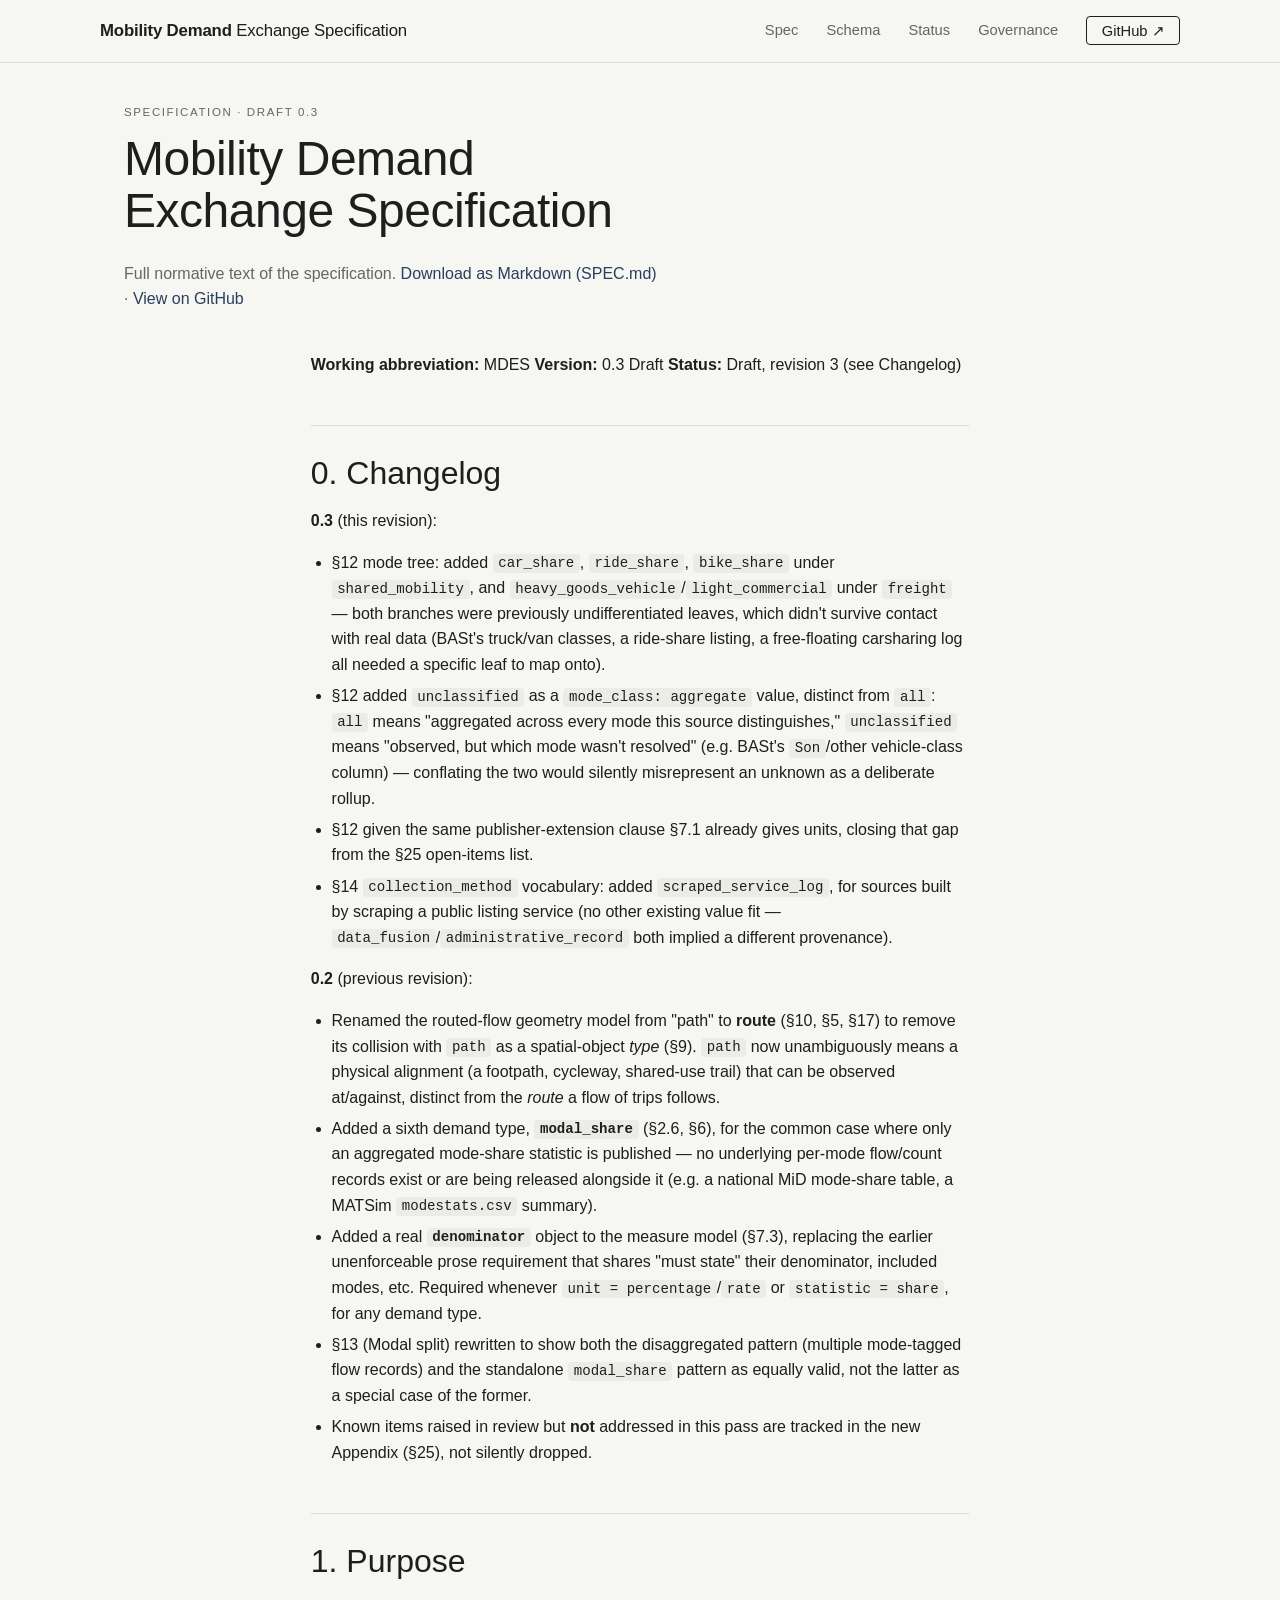
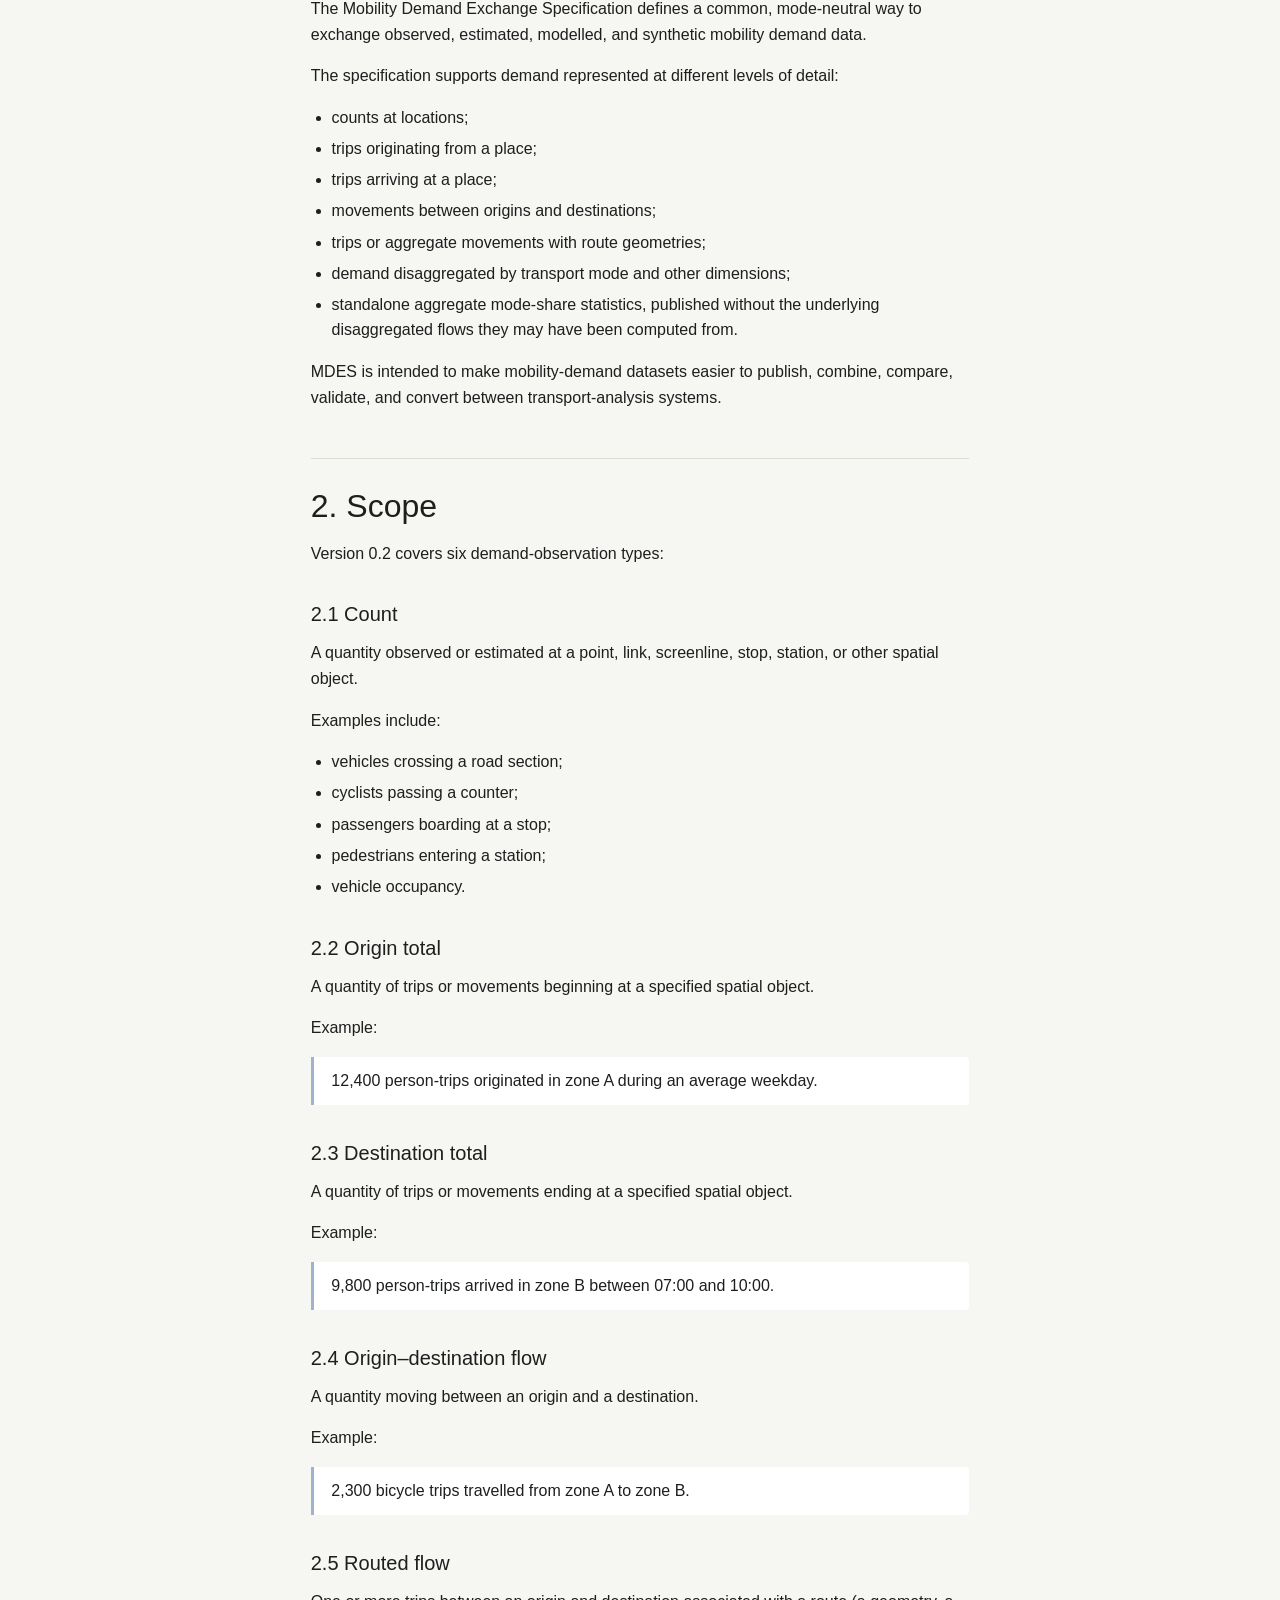
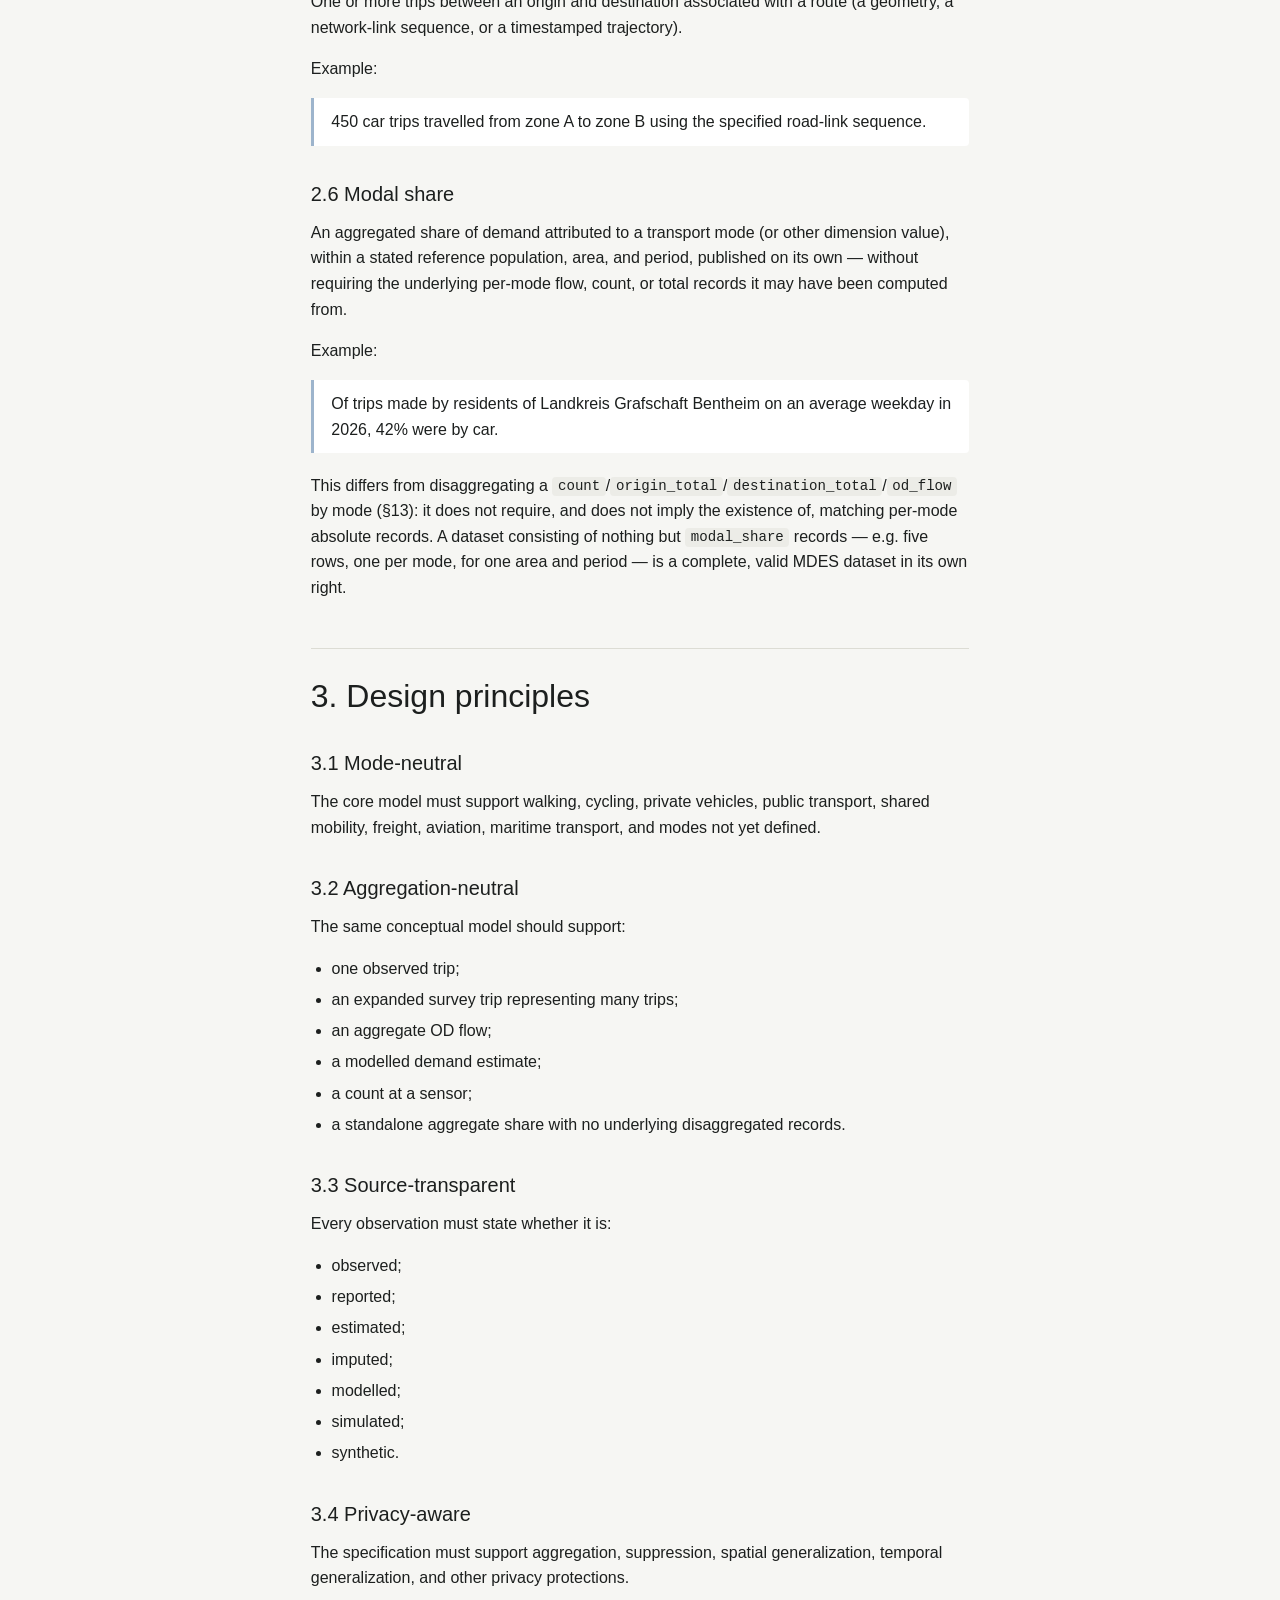
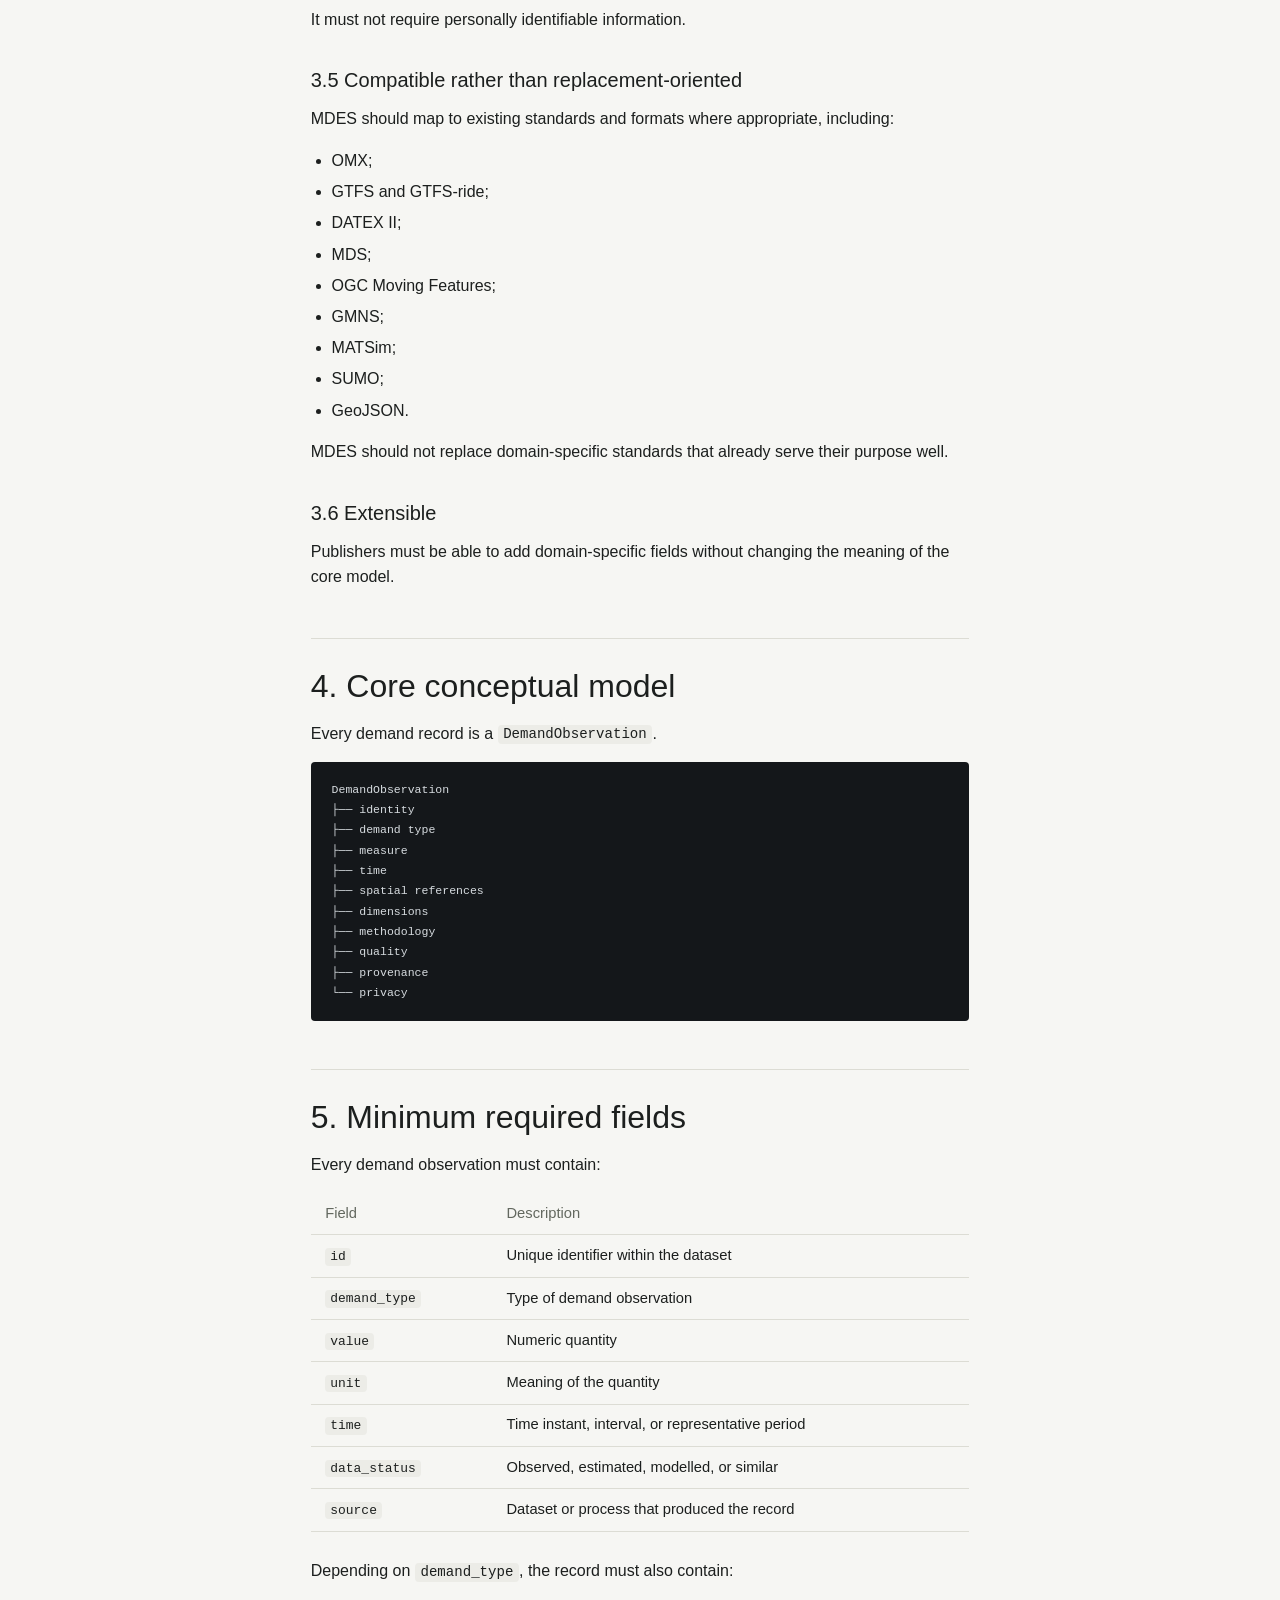
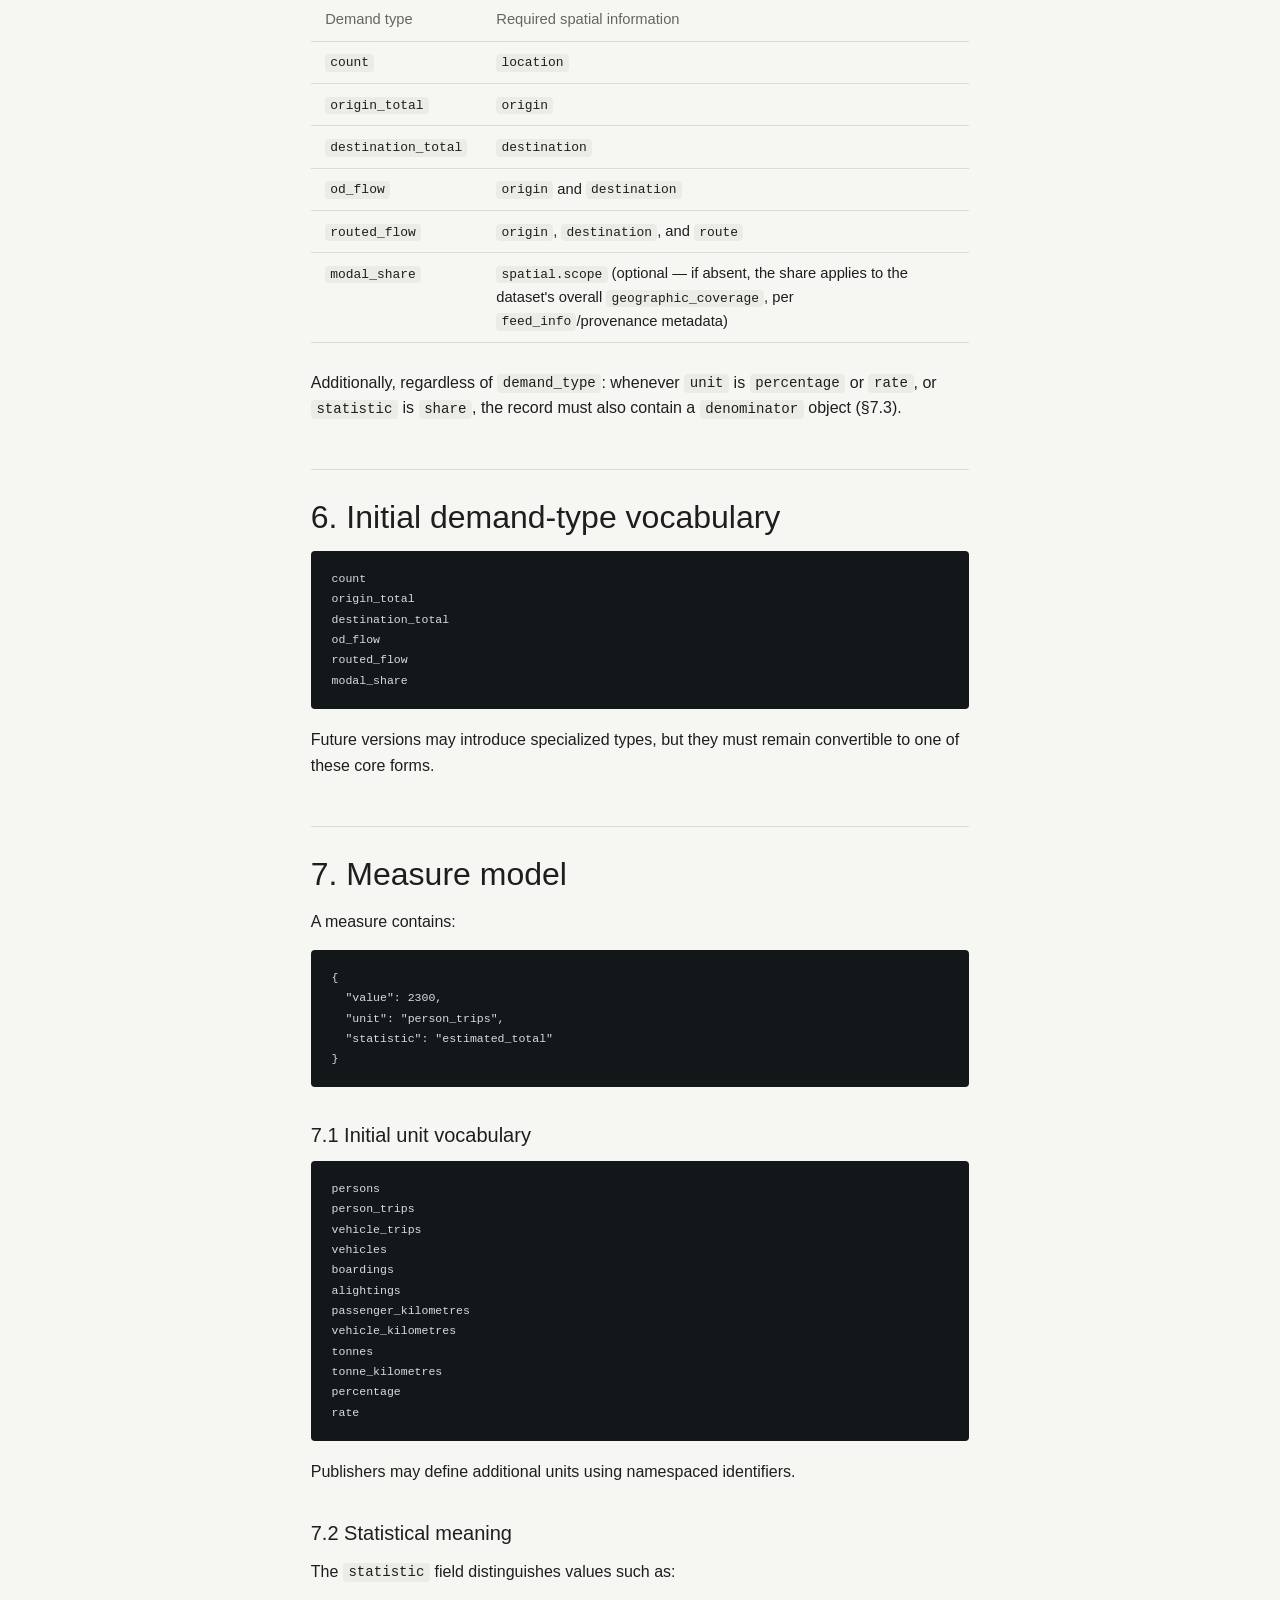
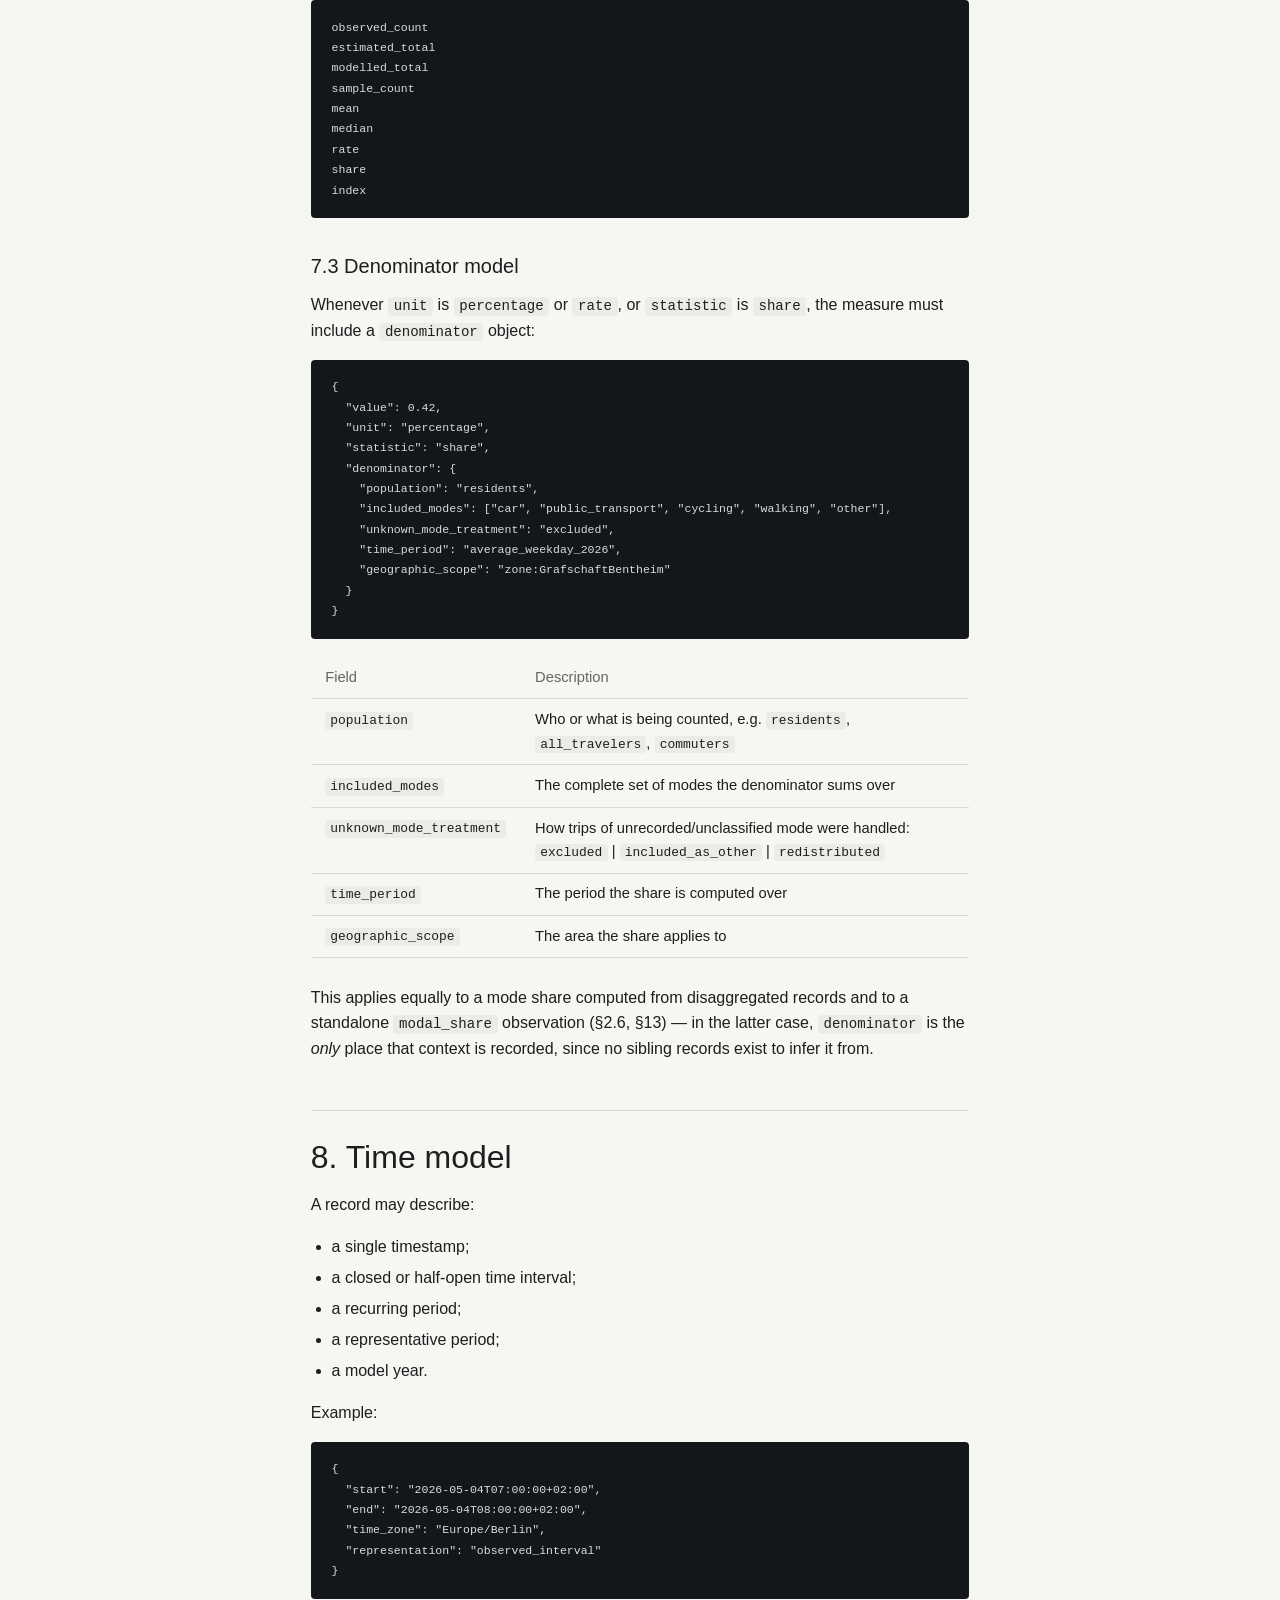
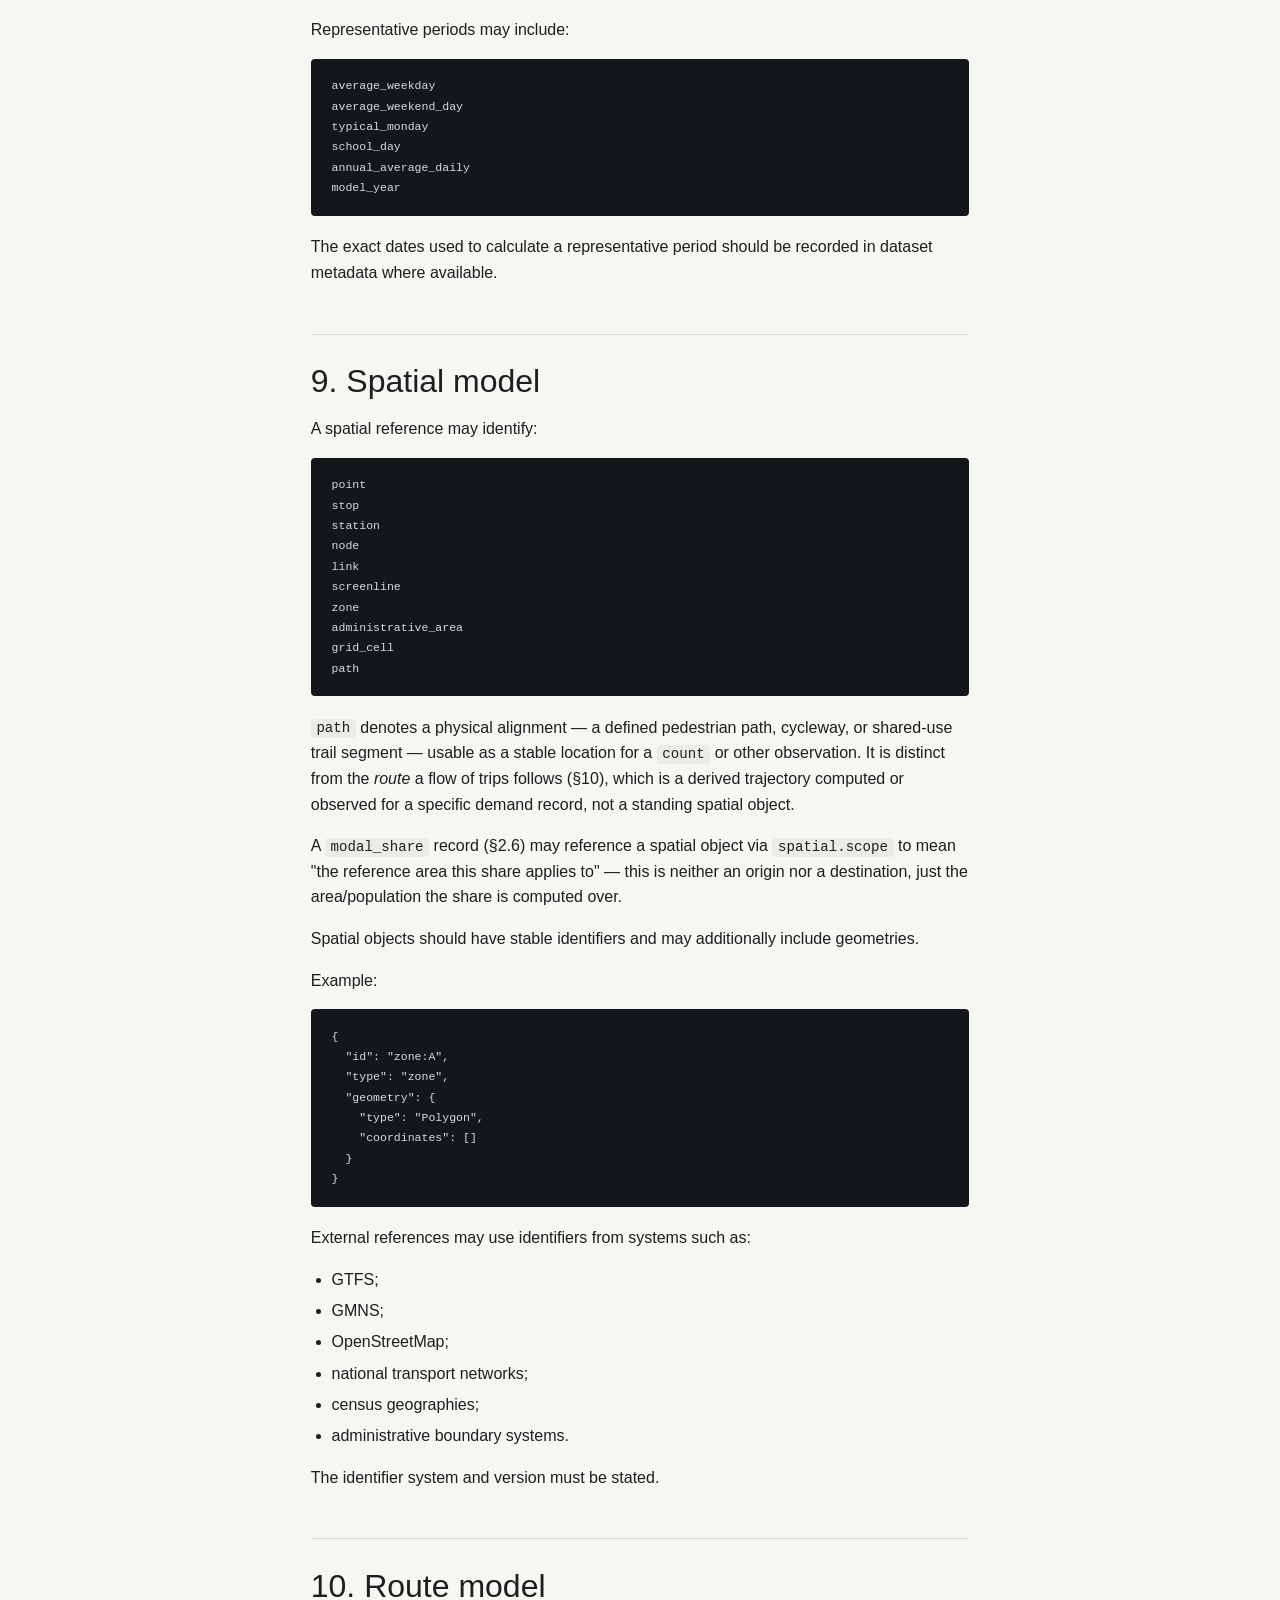
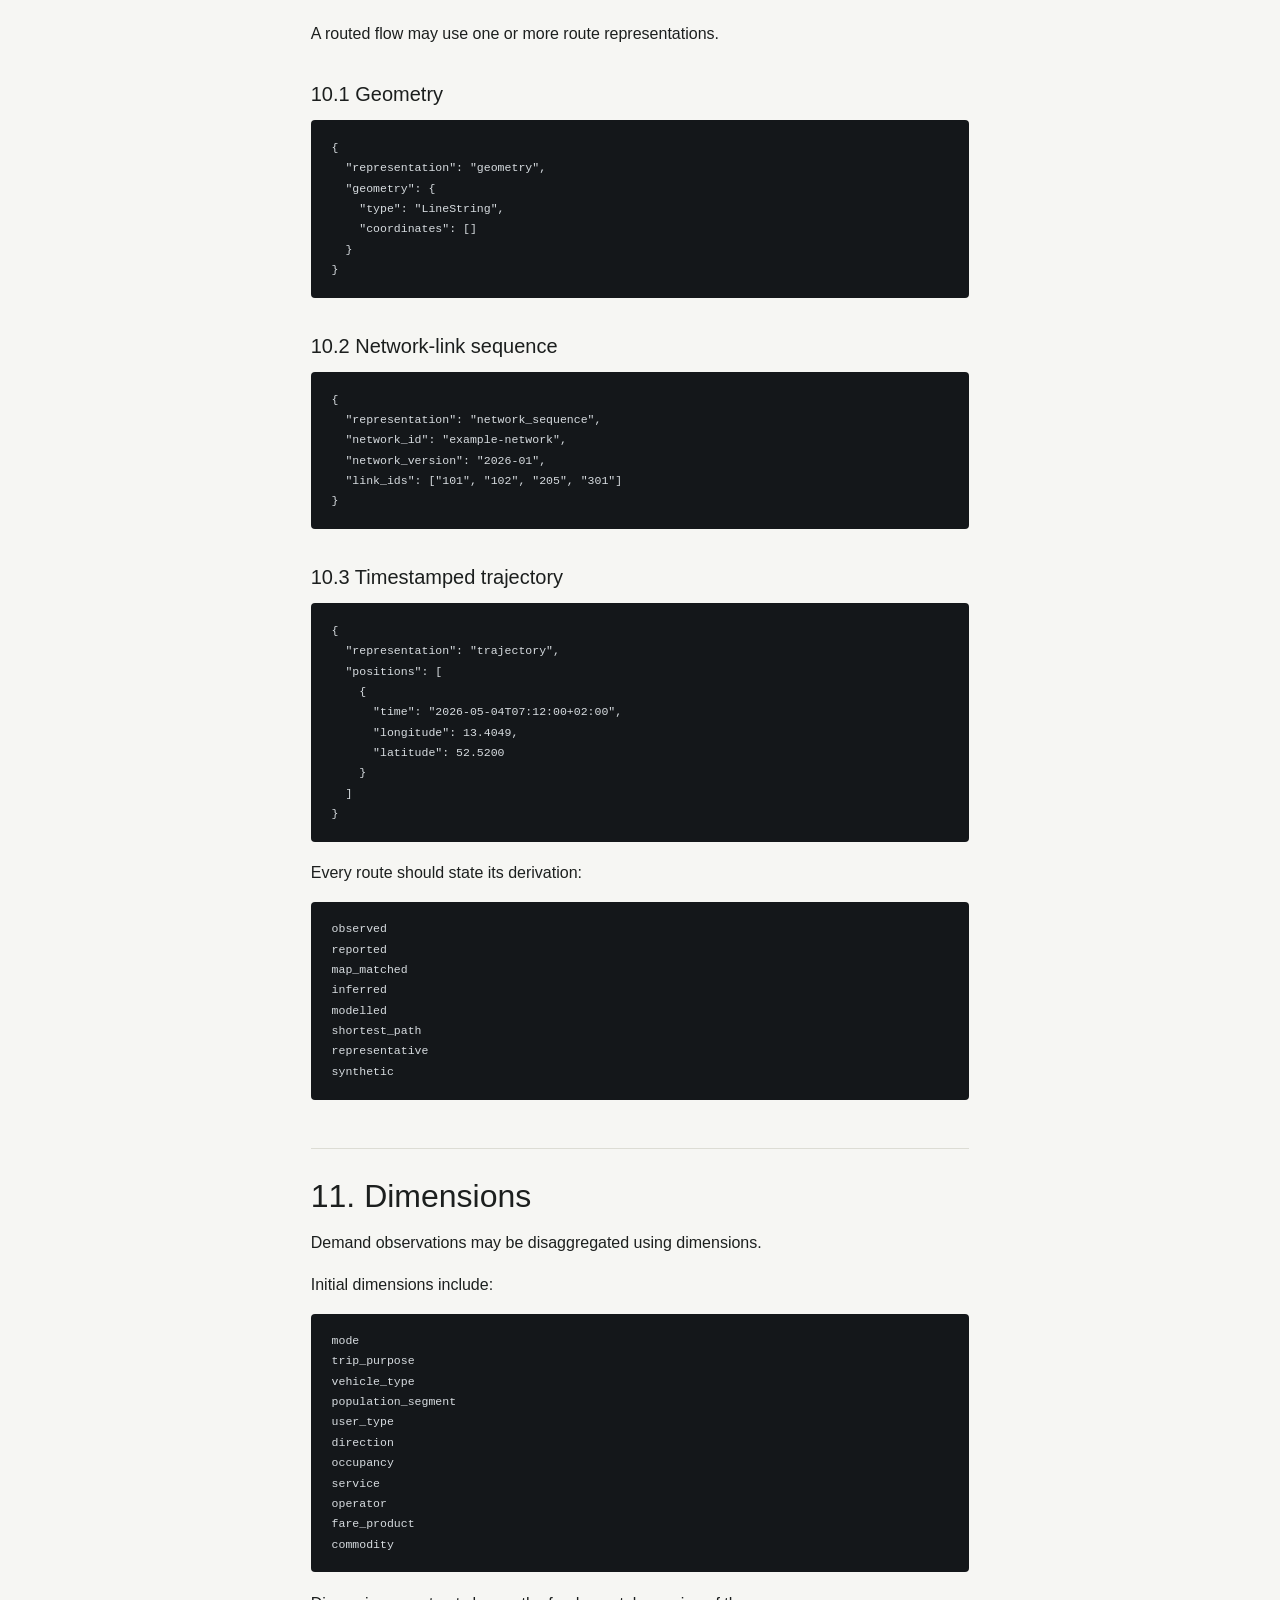
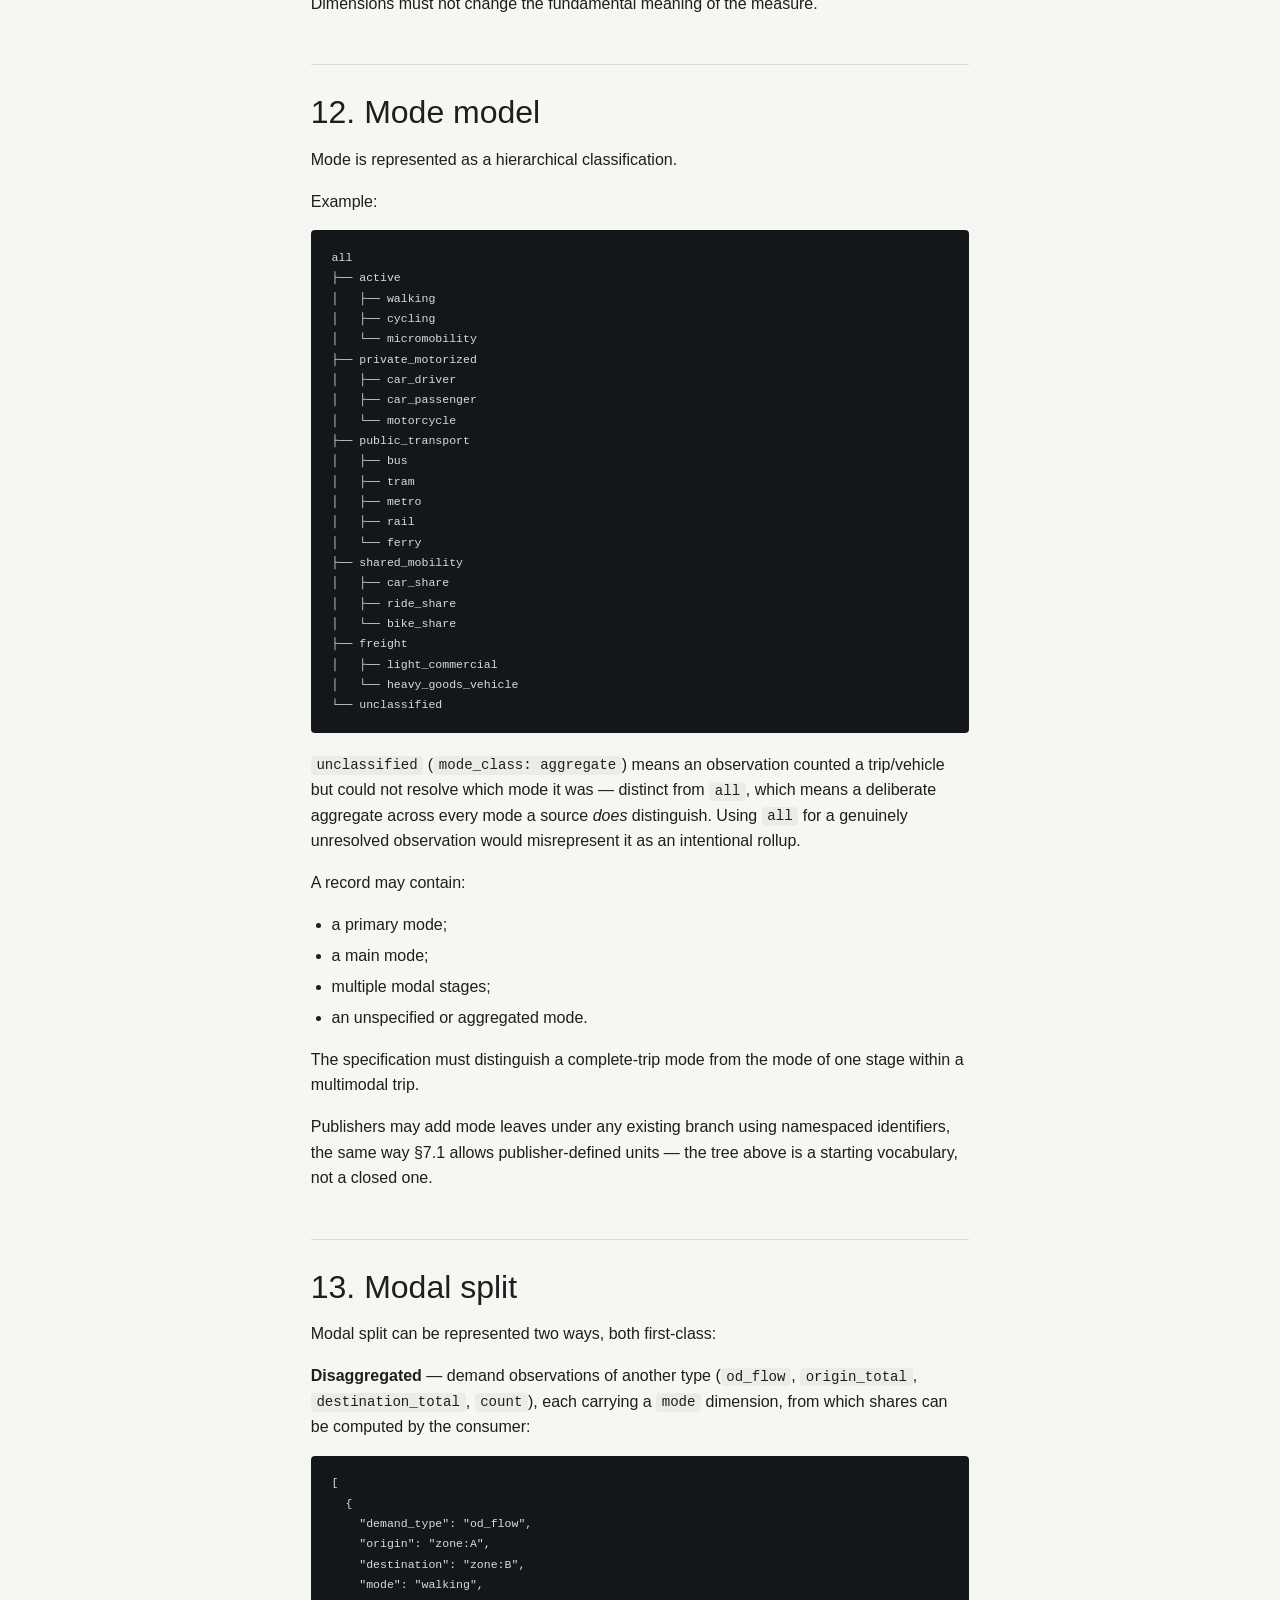
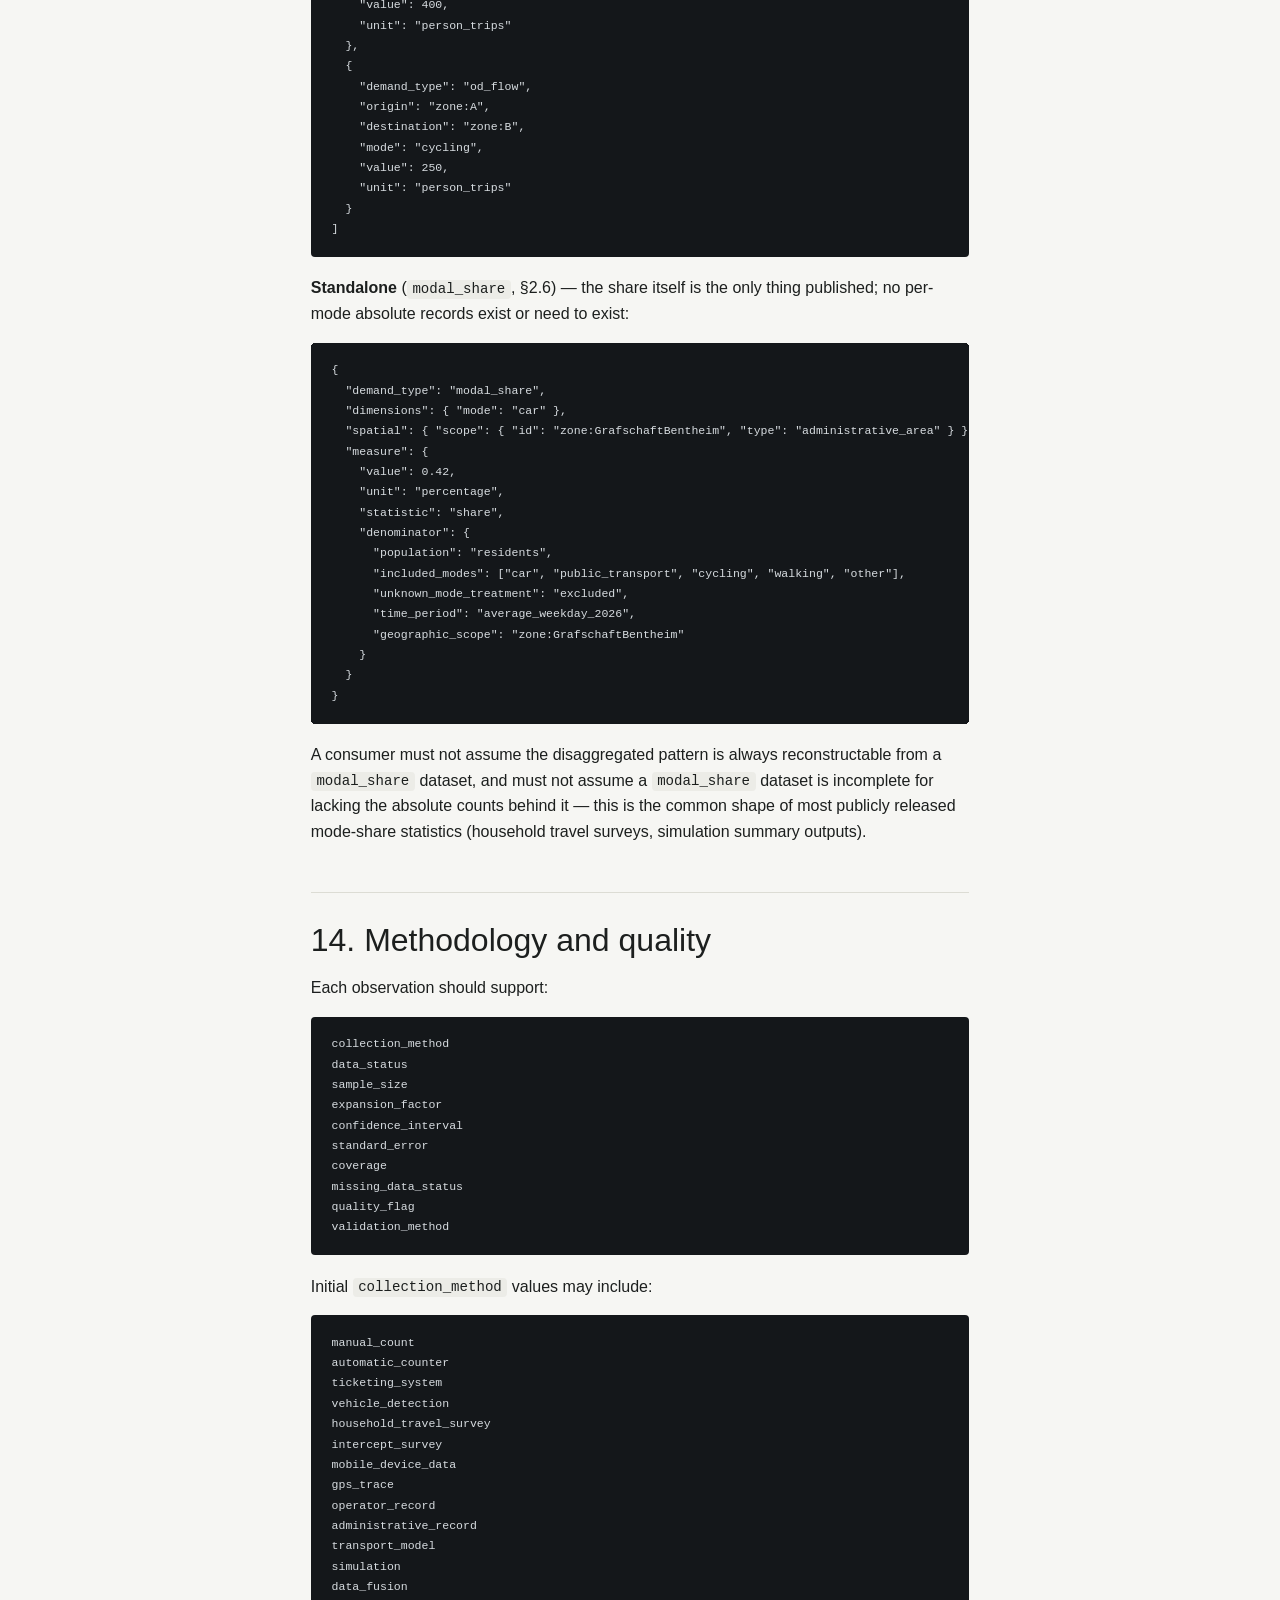
==== spec.html @ 4715e914 "Add dedicated spec.html page, link nav Spec to it The header "Spec" link and hero "Read the specific" ====
<!DOCTYPE html>
<html lang="en">
<head>
<meta charset="utf-8">
<meta name="viewport" content="width=device-width, initial-scale=1.0">
<meta name="description" content="Full text of the Mobility Demand Exchange Specification (MDES), version 0.3 draft.">
<title>Specification — Mobility Demand Exchange Specification</title>
<link rel="stylesheet" href="style.css">
</head>
<body>

<header>
  <div class="wrap header-inner">
    <a href="index.html" class="wordmark"><strong>Mobility Demand</strong> Exchange Specification</a>
    <nav>
      <ul>
        <li><a href="spec.html">Spec</a></li>
        <li><a href="index.html#example">Schema</a></li>
        <li><a href="index.html#status">Status</a></li>
        <li><a href="index.html#governance">Governance</a></li>
        <li><a href="https://github.com/BennoBock/mobilitydatahub" class="nav-cta">GitHub &#8599;</a></li>
      </ul>
    </nav>
    <i class="mobile-toggle">&#9776;</i>
  </div>
</header>

<main>
  <section class="spec-page">
    <div class="wrap">
      <div class="section-head">
        <p class="eyebrow">Specification &middot; Draft 0.3</p>
        <h1>Mobility Demand Exchange Specification</h1>
        <p class="muted">Full normative text of the specification.
          <a href="SPEC.md" download>Download as Markdown (SPEC.md)</a> &middot;
          <a href="https://github.com/BennoBock/mobilitydatahub">View on GitHub</a>
        </p>
      </div>
      <div class="spec-doc">
<p><strong>Working abbreviation:</strong> MDES <strong>Version:</strong> 0.3 Draft <strong>Status:</strong> Draft, revision 3 (see Changelog)</p>
<h2 id="0-changelog">0. Changelog</h2>
<p><strong>0.3</strong> (this revision):</p>
<ul>
<li>§12 mode tree: added <code>car_share</code>, <code>ride_share</code>, <code>bike_share</code> under <code>shared_mobility</code>, and <code>heavy_goods_vehicle</code>/<code>light_commercial</code> under <code>freight</code> — both branches were previously undifferentiated leaves, which didn't survive contact with real data (BASt's truck/van classes, a ride-share listing, a free-floating carsharing log all needed a specific leaf to map onto).</li>
<li>§12 added <code>unclassified</code> as a <code>mode_class: aggregate</code> value, distinct from <code>all</code>: <code>all</code> means "aggregated across every mode this source distinguishes," <code>unclassified</code> means "observed, but which mode wasn't resolved" (e.g. BASt's <code>Son</code>/other vehicle-class column) — conflating the two would silently misrepresent an unknown as a deliberate rollup.</li>
<li>§12 given the same publisher-extension clause §7.1 already gives units, closing that gap from the §25 open-items list.</li>
<li>§14 <code>collection_method</code> vocabulary: added <code>scraped_service_log</code>, for sources built by scraping a public listing service (no other existing value fit — <code>data_fusion</code>/<code>administrative_record</code> both implied a different provenance).</li>
</ul>
<p><strong>0.2</strong> (previous revision):</p>
<ul>
<li>Renamed the routed-flow geometry model from "path" to <strong>route</strong> (§10, §5, §17) to remove its collision with <code>path</code> as a spatial-object <em>type</em> (§9). <code>path</code> now unambiguously means a physical alignment (a footpath, cycleway, shared-use trail) that can be observed at/against, distinct from the <em>route</em> a flow of trips follows.</li>
<li>Added a sixth demand type, <strong><code>modal_share</code></strong> (§2.6, §6), for the common case where only an aggregated mode-share statistic is published — no underlying per-mode flow/count records exist or are being released alongside it (e.g. a national MiD mode-share table, a MATSim <code>modestats.csv</code> summary).</li>
<li>Added a real <strong><code>denominator</code></strong> object to the measure model (§7.3), replacing the earlier unenforceable prose requirement that shares "must state" their denominator, included modes, etc. Required whenever <code>unit = percentage</code>/<code>rate</code> or <code>statistic = share</code>, for any demand type.</li>
<li>§13 (Modal split) rewritten to show both the disaggregated pattern (multiple mode-tagged flow records) and the standalone <code>modal_share</code> pattern as equally valid, not the latter as a special case of the former.</li>
<li>Known items raised in review but <strong>not</strong> addressed in this pass are tracked in the new Appendix (§25), not silently dropped.</li>
</ul>
<h2 id="1-purpose">1. Purpose</h2>
<p>The Mobility Demand Exchange Specification defines a common, mode-neutral way to exchange observed, estimated, modelled, and synthetic mobility demand data.</p>
<p>The specification supports demand represented at different levels of detail:</p>
<ul>
<li>counts at locations;</li>
<li>trips originating from a place;</li>
<li>trips arriving at a place;</li>
<li>movements between origins and destinations;</li>
<li>trips or aggregate movements with route geometries;</li>
<li>demand disaggregated by transport mode and other dimensions;</li>
<li>standalone aggregate mode-share statistics, published without the underlying disaggregated flows they may have been computed from.</li>
</ul>
<p>MDES is intended to make mobility-demand datasets easier to publish, combine, compare, validate, and convert between transport-analysis systems.</p>
<h2 id="2-scope">2. Scope</h2>
<p>Version 0.2 covers six demand-observation types:</p>
<h3 id="21-count">2.1 Count</h3>
<p>A quantity observed or estimated at a point, link, screenline, stop, station, or other spatial object.</p>
<p>Examples include:</p>
<ul>
<li>vehicles crossing a road section;</li>
<li>cyclists passing a counter;</li>
<li>passengers boarding at a stop;</li>
<li>pedestrians entering a station;</li>
<li>vehicle occupancy.</li>
</ul>
<h3 id="22-origin-total">2.2 Origin total</h3>
<p>A quantity of trips or movements beginning at a specified spatial object.</p>
<p>Example:</p>
<blockquote>
<p>12,400 person-trips originated in zone A during an average weekday.</p>
</blockquote>
<h3 id="23-destination-total">2.3 Destination total</h3>
<p>A quantity of trips or movements ending at a specified spatial object.</p>
<p>Example:</p>
<blockquote>
<p>9,800 person-trips arrived in zone B between 07:00 and 10:00.</p>
</blockquote>
<h3 id="24-origindestination-flow">2.4 Origin–destination flow</h3>
<p>A quantity moving between an origin and a destination.</p>
<p>Example:</p>
<blockquote>
<p>2,300 bicycle trips travelled from zone A to zone B.</p>
</blockquote>
<h3 id="25-routed-flow">2.5 Routed flow</h3>
<p>One or more trips between an origin and destination associated with a route (a geometry, a network-link sequence, or a timestamped trajectory).</p>
<p>Example:</p>
<blockquote>
<p>450 car trips travelled from zone A to zone B using the specified road-link sequence.</p>
</blockquote>
<h3 id="26-modal-share">2.6 Modal share</h3>
<p>An aggregated share of demand attributed to a transport mode (or other dimension value), within a stated reference population, area, and period, published on its own — without requiring the underlying per-mode flow, count, or total records it may have been computed from.</p>
<p>Example:</p>
<blockquote>
<p>Of trips made by residents of Landkreis Grafschaft Bentheim on an average weekday in 2026, 42% were by car.</p>
</blockquote>
<p>This differs from disaggregating a <code>count</code>/<code>origin_total</code>/<code>destination_total</code>/<code>od_flow</code> by mode (§13): it does not require, and does not imply the existence of, matching per-mode absolute records. A dataset consisting of nothing but <code>modal_share</code> records — e.g. five rows, one per mode, for one area and period — is a complete, valid MDES dataset in its own right.</p>
<h2 id="3-design-principles">3. Design principles</h2>
<h3 id="31-mode-neutral">3.1 Mode-neutral</h3>
<p>The core model must support walking, cycling, private vehicles, public transport, shared mobility, freight, aviation, maritime transport, and modes not yet defined.</p>
<h3 id="32-aggregation-neutral">3.2 Aggregation-neutral</h3>
<p>The same conceptual model should support:</p>
<ul>
<li>one observed trip;</li>
<li>an expanded survey trip representing many trips;</li>
<li>an aggregate OD flow;</li>
<li>a modelled demand estimate;</li>
<li>a count at a sensor;</li>
<li>a standalone aggregate share with no underlying disaggregated records.</li>
</ul>
<h3 id="33-source-transparent">3.3 Source-transparent</h3>
<p>Every observation must state whether it is:</p>
<ul>
<li>observed;</li>
<li>reported;</li>
<li>estimated;</li>
<li>imputed;</li>
<li>modelled;</li>
<li>simulated;</li>
<li>synthetic.</li>
</ul>
<h3 id="34-privacy-aware">3.4 Privacy-aware</h3>
<p>The specification must support aggregation, suppression, spatial generalization, temporal generalization, and other privacy protections.</p>
<p>It must not require personally identifiable information.</p>
<h3 id="35-compatible-rather-than-replacement-oriented">3.5 Compatible rather than replacement-oriented</h3>
<p>MDES should map to existing standards and formats where appropriate, including:</p>
<ul>
<li>OMX;</li>
<li>GTFS and GTFS-ride;</li>
<li>DATEX II;</li>
<li>MDS;</li>
<li>OGC Moving Features;</li>
<li>GMNS;</li>
<li>MATSim;</li>
<li>SUMO;</li>
<li>GeoJSON.</li>
</ul>
<p>MDES should not replace domain-specific standards that already serve their purpose well.</p>
<h3 id="36-extensible">3.6 Extensible</h3>
<p>Publishers must be able to add domain-specific fields without changing the meaning of the core model.</p>
<h2 id="4-core-conceptual-model">4. Core conceptual model</h2>
<p>Every demand record is a <code>DemandObservation</code>.</p>
<pre class="text"><code>DemandObservation
├── identity
├── demand type
├── measure
├── time
├── spatial references
├── dimensions
├── methodology
├── quality
├── provenance
└── privacy</code></pre>
<h2 id="5-minimum-required-fields">5. Minimum required fields</h2>
<p>Every demand observation must contain:</p>
<table>
<thead>
<tr class="header">
<th>Field</th>
<th>Description</th>
</tr>
</thead>
<tbody>
<tr class="odd">
<td><code>id</code></td>
<td>Unique identifier within the dataset</td>
</tr>
<tr class="even">
<td><code>demand_type</code></td>
<td>Type of demand observation</td>
</tr>
<tr class="odd">
<td><code>value</code></td>
<td>Numeric quantity</td>
</tr>
<tr class="even">
<td><code>unit</code></td>
<td>Meaning of the quantity</td>
</tr>
<tr class="odd">
<td><code>time</code></td>
<td>Time instant, interval, or representative period</td>
</tr>
<tr class="even">
<td><code>data_status</code></td>
<td>Observed, estimated, modelled, or similar</td>
</tr>
<tr class="odd">
<td><code>source</code></td>
<td>Dataset or process that produced the record</td>
</tr>
</tbody>
</table>
<p>Depending on <code>demand_type</code>, the record must also contain:</p>
<table>
<thead>
<tr class="header">
<th>Demand type</th>
<th>Required spatial information</th>
</tr>
</thead>
<tbody>
<tr class="odd">
<td><code>count</code></td>
<td><code>location</code></td>
</tr>
<tr class="even">
<td><code>origin_total</code></td>
<td><code>origin</code></td>
</tr>
<tr class="odd">
<td><code>destination_total</code></td>
<td><code>destination</code></td>
</tr>
<tr class="even">
<td><code>od_flow</code></td>
<td><code>origin</code> and <code>destination</code></td>
</tr>
<tr class="odd">
<td><code>routed_flow</code></td>
<td><code>origin</code>, <code>destination</code>, and <code>route</code></td>
</tr>
<tr class="even">
<td><code>modal_share</code></td>
<td><code>spatial.scope</code> (optional — if absent, the share applies to the dataset's overall <code>geographic_coverage</code>, per <code>feed_info</code>/provenance metadata)</td>
</tr>
</tbody>
</table>
<p>Additionally, regardless of <code>demand_type</code>: whenever <code>unit</code> is <code>percentage</code> or <code>rate</code>, or <code>statistic</code> is <code>share</code>, the record must also contain a <code>denominator</code> object (§7.3).</p>
<h2 id="6-initial-demand-type-vocabulary">6. Initial demand-type vocabulary</h2>
<pre class="text"><code>count
origin_total
destination_total
od_flow
routed_flow
modal_share</code></pre>
<p>Future versions may introduce specialized types, but they must remain convertible to one of these core forms.</p>
<h2 id="7-measure-model">7. Measure model</h2>
<p>A measure contains:</p>
<pre class="json"><code>{
  &quot;value&quot;: 2300,
  &quot;unit&quot;: &quot;person_trips&quot;,
  &quot;statistic&quot;: &quot;estimated_total&quot;
}</code></pre>
<h3 id="71-initial-unit-vocabulary">7.1 Initial unit vocabulary</h3>
<pre class="text"><code>persons
person_trips
vehicle_trips
vehicles
boardings
alightings
passenger_kilometres
vehicle_kilometres
tonnes
tonne_kilometres
percentage
rate</code></pre>
<p>Publishers may define additional units using namespaced identifiers.</p>
<h3 id="72-statistical-meaning">7.2 Statistical meaning</h3>
<p>The <code>statistic</code> field distinguishes values such as:</p>
<pre class="text"><code>observed_count
estimated_total
modelled_total
sample_count
mean
median
rate
share
index</code></pre>
<h3 id="73-denominator-model">7.3 Denominator model</h3>
<p>Whenever <code>unit</code> is <code>percentage</code> or <code>rate</code>, or <code>statistic</code> is <code>share</code>, the measure must include a <code>denominator</code> object:</p>
<pre class="json"><code>{
  &quot;value&quot;: 0.42,
  &quot;unit&quot;: &quot;percentage&quot;,
  &quot;statistic&quot;: &quot;share&quot;,
  &quot;denominator&quot;: {
    &quot;population&quot;: &quot;residents&quot;,
    &quot;included_modes&quot;: [&quot;car&quot;, &quot;public_transport&quot;, &quot;cycling&quot;, &quot;walking&quot;, &quot;other&quot;],
    &quot;unknown_mode_treatment&quot;: &quot;excluded&quot;,
    &quot;time_period&quot;: &quot;average_weekday_2026&quot;,
    &quot;geographic_scope&quot;: &quot;zone:GrafschaftBentheim&quot;
  }
}</code></pre>
<table>
<thead>
<tr class="header">
<th>Field</th>
<th>Description</th>
</tr>
</thead>
<tbody>
<tr class="odd">
<td><code>population</code></td>
<td>Who or what is being counted, e.g. <code>residents</code>, <code>all_travelers</code>, <code>commuters</code></td>
</tr>
<tr class="even">
<td><code>included_modes</code></td>
<td>The complete set of modes the denominator sums over</td>
</tr>
<tr class="odd">
<td><code>unknown_mode_treatment</code></td>
<td>How trips of unrecorded/unclassified mode were handled: <code>excluded</code> | <code>included_as_other</code> | <code>redistributed</code></td>
</tr>
<tr class="even">
<td><code>time_period</code></td>
<td>The period the share is computed over</td>
</tr>
<tr class="odd">
<td><code>geographic_scope</code></td>
<td>The area the share applies to</td>
</tr>
</tbody>
</table>
<p>This applies equally to a mode share computed from disaggregated records and to a standalone <code>modal_share</code> observation (§2.6, §13) — in the latter case, <code>denominator</code> is the <em>only</em> place that context is recorded, since no sibling records exist to infer it from.</p>
<h2 id="8-time-model">8. Time model</h2>
<p>A record may describe:</p>
<ul>
<li>a single timestamp;</li>
<li>a closed or half-open time interval;</li>
<li>a recurring period;</li>
<li>a representative period;</li>
<li>a model year.</li>
</ul>
<p>Example:</p>
<pre class="json"><code>{
  &quot;start&quot;: &quot;2026-05-04T07:00:00+02:00&quot;,
  &quot;end&quot;: &quot;2026-05-04T08:00:00+02:00&quot;,
  &quot;time_zone&quot;: &quot;Europe/Berlin&quot;,
  &quot;representation&quot;: &quot;observed_interval&quot;
}</code></pre>
<p>Representative periods may include:</p>
<pre class="text"><code>average_weekday
average_weekend_day
typical_monday
school_day
annual_average_daily
model_year</code></pre>
<p>The exact dates used to calculate a representative period should be recorded in dataset metadata where available.</p>
<h2 id="9-spatial-model">9. Spatial model</h2>
<p>A spatial reference may identify:</p>
<pre class="text"><code>point
stop
station
node
link
screenline
zone
administrative_area
grid_cell
path</code></pre>
<p><code>path</code> denotes a physical alignment — a defined pedestrian path, cycleway, or shared-use trail segment — usable as a stable location for a <code>count</code> or other observation. It is distinct from the <em>route</em> a flow of trips follows (§10), which is a derived trajectory computed or observed for a specific demand record, not a standing spatial object.</p>
<p>A <code>modal_share</code> record (§2.6) may reference a spatial object via <code>spatial.scope</code> to mean "the reference area this share applies to" — this is neither an origin nor a destination, just the area/population the share is computed over.</p>
<p>Spatial objects should have stable identifiers and may additionally include geometries.</p>
<p>Example:</p>
<pre class="json"><code>{
  &quot;id&quot;: &quot;zone:A&quot;,
  &quot;type&quot;: &quot;zone&quot;,
  &quot;geometry&quot;: {
    &quot;type&quot;: &quot;Polygon&quot;,
    &quot;coordinates&quot;: []
  }
}</code></pre>
<p>External references may use identifiers from systems such as:</p>
<ul>
<li>GTFS;</li>
<li>GMNS;</li>
<li>OpenStreetMap;</li>
<li>national transport networks;</li>
<li>census geographies;</li>
<li>administrative boundary systems.</li>
</ul>
<p>The identifier system and version must be stated.</p>
<h2 id="10-route-model">10. Route model</h2>
<p>A routed flow may use one or more route representations.</p>
<h3 id="101-geometry">10.1 Geometry</h3>
<pre class="json"><code>{
  &quot;representation&quot;: &quot;geometry&quot;,
  &quot;geometry&quot;: {
    &quot;type&quot;: &quot;LineString&quot;,
    &quot;coordinates&quot;: []
  }
}</code></pre>
<h3 id="102-network-link-sequence">10.2 Network-link sequence</h3>
<pre class="json"><code>{
  &quot;representation&quot;: &quot;network_sequence&quot;,
  &quot;network_id&quot;: &quot;example-network&quot;,
  &quot;network_version&quot;: &quot;2026-01&quot;,
  &quot;link_ids&quot;: [&quot;101&quot;, &quot;102&quot;, &quot;205&quot;, &quot;301&quot;]
}</code></pre>
<h3 id="103-timestamped-trajectory">10.3 Timestamped trajectory</h3>
<pre class="json"><code>{
  &quot;representation&quot;: &quot;trajectory&quot;,
  &quot;positions&quot;: [
    {
      &quot;time&quot;: &quot;2026-05-04T07:12:00+02:00&quot;,
      &quot;longitude&quot;: 13.4049,
      &quot;latitude&quot;: 52.5200
    }
  ]
}</code></pre>
<p>Every route should state its derivation:</p>
<pre class="text"><code>observed
reported
map_matched
inferred
modelled
shortest_path
representative
synthetic</code></pre>
<h2 id="11-dimensions">11. Dimensions</h2>
<p>Demand observations may be disaggregated using dimensions.</p>
<p>Initial dimensions include:</p>
<pre class="text"><code>mode
trip_purpose
vehicle_type
population_segment
user_type
direction
occupancy
service
operator
fare_product
commodity</code></pre>
<p>Dimensions must not change the fundamental meaning of the measure.</p>
<h2 id="12-mode-model">12. Mode model</h2>
<p>Mode is represented as a hierarchical classification.</p>
<p>Example:</p>
<pre class="text"><code>all
├── active
│   ├── walking
│   ├── cycling
│   └── micromobility
├── private_motorized
│   ├── car_driver
│   ├── car_passenger
│   └── motorcycle
├── public_transport
│   ├── bus
│   ├── tram
│   ├── metro
│   ├── rail
│   └── ferry
├── shared_mobility
│   ├── car_share
│   ├── ride_share
│   └── bike_share
├── freight
│   ├── light_commercial
│   └── heavy_goods_vehicle
└── unclassified</code></pre>
<p><code>unclassified</code> (<code>mode_class: aggregate</code>) means an observation counted a trip/vehicle but could not resolve which mode it was — distinct from <code>all</code>, which means a deliberate aggregate across every mode a source <em>does</em> distinguish. Using <code>all</code> for a genuinely unresolved observation would misrepresent it as an intentional rollup.</p>
<p>A record may contain:</p>
<ul>
<li>a primary mode;</li>
<li>a main mode;</li>
<li>multiple modal stages;</li>
<li>an unspecified or aggregated mode.</li>
</ul>
<p>The specification must distinguish a complete-trip mode from the mode of one stage within a multimodal trip.</p>
<p>Publishers may add mode leaves under any existing branch using namespaced identifiers, the same way §7.1 allows publisher-defined units — the tree above is a starting vocabulary, not a closed one.</p>
<h2 id="13-modal-split">13. Modal split</h2>
<p>Modal split can be represented two ways, both first-class:</p>
<p><strong>Disaggregated</strong> — demand observations of another type (<code>od_flow</code>, <code>origin_total</code>, <code>destination_total</code>, <code>count</code>), each carrying a <code>mode</code> dimension, from which shares can be computed by the consumer:</p>
<pre class="json"><code>[
  {
    &quot;demand_type&quot;: &quot;od_flow&quot;,
    &quot;origin&quot;: &quot;zone:A&quot;,
    &quot;destination&quot;: &quot;zone:B&quot;,
    &quot;mode&quot;: &quot;walking&quot;,
    &quot;value&quot;: 400,
    &quot;unit&quot;: &quot;person_trips&quot;
  },
  {
    &quot;demand_type&quot;: &quot;od_flow&quot;,
    &quot;origin&quot;: &quot;zone:A&quot;,
    &quot;destination&quot;: &quot;zone:B&quot;,
    &quot;mode&quot;: &quot;cycling&quot;,
    &quot;value&quot;: 250,
    &quot;unit&quot;: &quot;person_trips&quot;
  }
]</code></pre>
<p><strong>Standalone</strong> (<code>modal_share</code>, §2.6) — the share itself is the only thing published; no per-mode absolute records exist or need to exist:</p>
<pre class="json"><code>{
  &quot;demand_type&quot;: &quot;modal_share&quot;,
  &quot;dimensions&quot;: { &quot;mode&quot;: &quot;car&quot; },
  &quot;spatial&quot;: { &quot;scope&quot;: { &quot;id&quot;: &quot;zone:GrafschaftBentheim&quot;, &quot;type&quot;: &quot;administrative_area&quot; } },
  &quot;measure&quot;: {
    &quot;value&quot;: 0.42,
    &quot;unit&quot;: &quot;percentage&quot;,
    &quot;statistic&quot;: &quot;share&quot;,
    &quot;denominator&quot;: {
      &quot;population&quot;: &quot;residents&quot;,
      &quot;included_modes&quot;: [&quot;car&quot;, &quot;public_transport&quot;, &quot;cycling&quot;, &quot;walking&quot;, &quot;other&quot;],
      &quot;unknown_mode_treatment&quot;: &quot;excluded&quot;,
      &quot;time_period&quot;: &quot;average_weekday_2026&quot;,
      &quot;geographic_scope&quot;: &quot;zone:GrafschaftBentheim&quot;
    }
  }
}</code></pre>
<p>A consumer must not assume the disaggregated pattern is always reconstructable from a <code>modal_share</code> dataset, and must not assume a <code>modal_share</code> dataset is incomplete for lacking the absolute counts behind it — this is the common shape of most publicly released mode-share statistics (household travel surveys, simulation summary outputs).</p>
<h2 id="14-methodology-and-quality">14. Methodology and quality</h2>
<p>Each observation should support:</p>
<pre class="text"><code>collection_method
data_status
sample_size
expansion_factor
confidence_interval
standard_error
coverage
missing_data_status
quality_flag
validation_method</code></pre>
<p>Initial <code>collection_method</code> values may include:</p>
<pre class="text"><code>manual_count
automatic_counter
ticketing_system
vehicle_detection
household_travel_survey
intercept_survey
mobile_device_data
gps_trace
operator_record
administrative_record
transport_model
simulation
data_fusion
scraped_service_log</code></pre>
<h2 id="15-provenance">15. Provenance</h2>
<p>Dataset and record provenance should include:</p>
<pre class="text"><code>publisher
creator
source_dataset
source_record
publication_date
dataset_version
processing_method
processing_software
license
attribution
contact</code></pre>
<p>Derived records should identify their source records or source datasets where feasible.</p>
<h2 id="16-privacy">16. Privacy</h2>
<p>The specification should support:</p>
<pre class="text"><code>privacy_level
aggregation_method
suppression_status
suppression_reason
spatial_resolution
temporal_resolution
minimum_group_size
noise_method
privacy_notes</code></pre>
<p>Suggested privacy levels:</p>
<pre class="text"><code>open_aggregate
restricted_aggregate
anonymized_record
synthetic_record
confidential</code></pre>
<p>Raw device identifiers, names, addresses, account identifiers, and other direct personal identifiers are outside the core specification.</p>
<h2 id="17-example-od-flow-record">17. Example OD-flow record</h2>
<pre class="json"><code>{
  &quot;schema_version&quot;: &quot;0.2&quot;,
  &quot;id&quot;: &quot;obs-12345&quot;,
  &quot;demand_type&quot;: &quot;od_flow&quot;,

  &quot;measure&quot;: {
    &quot;value&quot;: 2300,
    &quot;unit&quot;: &quot;person_trips&quot;,
    &quot;statistic&quot;: &quot;estimated_total&quot;
  },

  &quot;time&quot;: {
    &quot;start&quot;: &quot;2026-05-04T07:00:00+02:00&quot;,
    &quot;end&quot;: &quot;2026-05-04T08:00:00+02:00&quot;,
    &quot;time_zone&quot;: &quot;Europe/Berlin&quot;,
    &quot;representation&quot;: &quot;average_weekday&quot;
  },

  &quot;spatial&quot;: {
    &quot;origin&quot;: {
      &quot;id&quot;: &quot;zone:A&quot;,
      &quot;type&quot;: &quot;zone&quot;
    },
    &quot;destination&quot;: {
      &quot;id&quot;: &quot;zone:B&quot;,
      &quot;type&quot;: &quot;zone&quot;
    }
  },

  &quot;dimensions&quot;: {
    &quot;mode&quot;: &quot;public_transport&quot;,
    &quot;trip_purpose&quot;: &quot;all&quot;
  },

  &quot;methodology&quot;: {
    &quot;data_status&quot;: &quot;estimated&quot;,
    &quot;collection_method&quot;: &quot;household_travel_survey&quot;,
    &quot;sample_size&quot;: 412,
    &quot;expansion_factor_applied&quot;: true
  },

  &quot;provenance&quot;: {
    &quot;publisher&quot;: &quot;Example Transport Authority&quot;,
    &quot;source_dataset&quot;: &quot;Regional Travel Survey 2026&quot;,
    &quot;license&quot;: &quot;CC-BY-4.0&quot;
  },

  &quot;privacy&quot;: {
    &quot;privacy_level&quot;: &quot;open_aggregate&quot;
  }
}</code></pre>
<h2 id="18-example-modal-share-record">18. Example modal-share record</h2>
<pre class="json"><code>{
  &quot;schema_version&quot;: &quot;0.2&quot;,
  &quot;id&quot;: &quot;obs-67890&quot;,
  &quot;demand_type&quot;: &quot;modal_share&quot;,

  &quot;measure&quot;: {
    &quot;value&quot;: 0.42,
    &quot;unit&quot;: &quot;percentage&quot;,
    &quot;statistic&quot;: &quot;share&quot;,
    &quot;denominator&quot;: {
      &quot;population&quot;: &quot;residents&quot;,
      &quot;included_modes&quot;: [&quot;car&quot;, &quot;public_transport&quot;, &quot;cycling&quot;, &quot;walking&quot;, &quot;other&quot;],
      &quot;unknown_mode_treatment&quot;: &quot;excluded&quot;,
      &quot;time_period&quot;: &quot;average_weekday_2026&quot;,
      &quot;geographic_scope&quot;: &quot;zone:GrafschaftBentheim&quot;
    }
  },

  &quot;time&quot;: {
    &quot;start&quot;: &quot;2026-01-01&quot;,
    &quot;end&quot;: &quot;2026-12-31&quot;,
    &quot;representation&quot;: &quot;annual_average_daily&quot;
  },

  &quot;spatial&quot;: {
    &quot;scope&quot;: {
      &quot;id&quot;: &quot;zone:GrafschaftBentheim&quot;,
      &quot;type&quot;: &quot;administrative_area&quot;
    }
  },

  &quot;dimensions&quot;: {
    &quot;mode&quot;: &quot;car&quot;
  },

  &quot;methodology&quot;: {
    &quot;data_status&quot;: &quot;modelled&quot;,
    &quot;collection_method&quot;: &quot;simulation&quot;
  },

  &quot;provenance&quot;: {
    &quot;publisher&quot;: &quot;Modalyzer&quot;,
    &quot;source_dataset&quot;: &quot;Grafschaft Bentheim 2026 MATSim run — modestats.csv&quot;,
    &quot;license&quot;: &quot;CC-BY-4.0&quot;
  },

  &quot;privacy&quot;: {
    &quot;privacy_level&quot;: &quot;open_aggregate&quot;
  }
}</code></pre>
<p>No sibling <code>od_flow</code>/<code>count</code> records back this number — the MATSim run's <code>modestats.csv</code> only ever reports the converged district-wide mode shares themselves, which is exactly the case §13's standalone pattern exists for.</p>
<h2 id="19-version-02-implementation-profiles">19. Version 0.2 implementation profiles</h2>
<p>Version 0.2 should define three implementable profiles.</p>
<h3 id="profile-a-tabular-aggregate-demand">Profile A: Tabular aggregate demand</h3>
<p>Designed for CSV, Parquet, and database tables.</p>
<p>Supports:</p>
<ul>
<li>counts;</li>
<li>origin totals;</li>
<li>destination totals;</li>
<li>OD flows;</li>
<li>modal shares (disaggregated-by-mode or standalone).</li>
</ul>
<h3 id="profile-b-json-demand-records">Profile B: JSON demand records</h3>
<p>Designed for APIs, document databases, and datasets with nested metadata.</p>
<p>Supports all core demand types.</p>
<h3 id="profile-c-routed-demand">Profile C: Routed demand</h3>
<p>Designed for trip records and aggregate route flows.</p>
<p>Supports:</p>
<ul>
<li>GeoJSON route geometries;</li>
<li>network-link sequences;</li>
<li>timestamped trajectories;</li>
<li>route derivation metadata.</li>
</ul>
<h2 id="20-version-02-deliverables">20. Version 0.2 deliverables</h2>
<p>The initial release should contain:</p>
<ol type="1">
<li>A normative conceptual specification.</li>
<li>A JSON Schema.</li>
<li>A CSV profile and data dictionary.</li>
<li>A controlled vocabulary for modes, units, methods, and statuses.</li>
<li>Six example datasets.</li>
<li>Validation rules.</li>
<li>Mapping guides for selected existing standards.</li>
<li>A permissively licensed reference validator.</li>
<li>A public issue and governance process.</li>
</ol>
<h2 id="21-initial-example-datasets">21. Initial example datasets</h2>
<p>The test suite should include:</p>
<ol type="1">
<li>Bicycle-counter observations.</li>
<li>Public-transport boarding and alighting counts.</li>
<li>A zone-to-zone commuting matrix.</li>
<li>A household travel-survey trip table.</li>
<li>Modelled routed demand on a road network.</li>
<li>A published aggregate modal-share table with no underlying disaggregated flows (e.g. a national or district-wide mode-share summary).</li>
</ol>
<p>A successful core model must represent all six without changing its fundamental structure.</p>
<h2 id="22-initial-validation-rules">22. Initial validation rules</h2>
<p>A record is invalid when:</p>
<ul>
<li>its <code>demand_type</code> is unknown;</li>
<li>a required spatial reference is absent;</li>
<li>its unit is missing;</li>
<li>its time meaning is unspecified;</li>
<li>its value is not numeric;</li>
<li>a percentage/rate value or a <code>share</code> statistic lacks a <code>denominator</code> object;</li>
<li>a route references an unidentified network;</li>
<li>an estimated value is presented as observed;</li>
<li>incompatible dimensions are combined;</li>
<li>provenance is absent.</li>
</ul>
<p>Additional warnings should be produced for:</p>
<ul>
<li>negative demand values;</li>
<li>percentages outside the expected range;</li>
<li>overlapping categories;</li>
<li>inconsistent modal totals;</li>
<li>incomplete temporal coverage;</li>
<li>unknown coordinate-reference systems;</li>
<li>unresolved spatial identifiers.</li>
</ul>
<h2 id="23-governance-principles">23. Governance principles</h2>
<p>The project should be:</p>
<ul>
<li>openly governed;</li>
<li>publicly documented;</li>
<li>implementation-driven;</li>
<li>versioned;</li>
<li>backward-conscious;</li>
<li>independent of a single software vendor;</li>
<li>licensed for unrestricted public implementation.</li>
</ul>
<p>Changes should be proposed through public issues and reviewed against real datasets.</p>
<h2 id="24-definition-of-success">24. Definition of success</h2>
<p>Version 0.3 succeeds when an implementer can use one model to publish and validate:</p>
<ul>
<li>a traffic count;</li>
<li>a trip-origin total;</li>
<li>a trip-destination total;</li>
<li>an OD matrix;</li>
<li>a mode-specific OD matrix;</li>
<li>individual trip records;</li>
<li>routed aggregate demand;</li>
<li>a standalone aggregate mode-share statistic;</li>
</ul>
<p>while preserving the meaning, provenance, uncertainty, temporal basis, and privacy status of each dataset.</p>
<h2 id="25-appendix-open-items-from-prior-review-not-addressed-in-this-revision">25. Appendix: open items from prior review, not addressed in this revision</h2>
<p>Raised during review but out of scope for this pass — tracked here so they aren't silently lost:</p>
<ul>
<li><strong>Tabular flattening rules for Profile A.</strong> Nested objects (<code>spatial</code>, <code>time</code>, <code>dimensions</code>, <code>methodology</code>, <code>provenance</code>, <code>privacy</code>) have no defined column-naming convention for CSV/Parquet; two implementations of Profile A could produce incompatible layouts.</li>
<li><strong>Multimodal trip legs.</strong> §12 requires distinguishing a complete-trip mode from a single stage's mode, but no leg/stage record type exists yet.</li>
<li><strong>Time-representation ambiguity.</strong> §8/§17 don't state whether a dated interval tagged with a representative-period label (e.g. <code>average_weekday</code>) is one real sampled day or an arbitrary placeholder.</li>
<li><strong>Profile boundary for <code>routed_flow</code>.</strong> Unclear whether a tabular (Profile A) file may ever carry a <code>routed_flow</code> record (e.g. a link-id list in one column), or whether that's strictly Profile C's territory.</li>
<li><strong>Missing validation rule.</strong> §22 doesn't flag a <code>mode</code> value outside the declared taxonomy, unlike its equivalent checks for <code>demand_type</code> and spatial/network identifiers.</li>
<li><strong><code>schema_version</code> placement.</strong> Present in the worked examples (§17, §18) but not listed in §5's normative minimum-fields table.</li>
</ul>
<p>Resolved in v0.3: mode taxonomy extensibility (§12 now has the same namespaced-extension clause as §7.1's units).</p>
      </div>
    </div>
  </section>
</main>

<footer>
  <div class="wrap footer-inner">
    <div>
      <p class="wordmark" style="margin-bottom:0.4rem;">Mobility Demand Exchange Specification</p>
      <p class="fine">An open specification for exchanging mobility demand data. Specification text is published under CC BY 4.0; reference tooling under MIT.</p>
    </div>
    <nav>
      <ul>
        <li><a href="index.html#scope">Specification</a></li>
        <li><a href="index.html#example">Schema &amp; examples</a></li>
        <li><a href="index.html#governance">Governance</a></li>
        <li><a href="https://github.com/BennoBock/mobilitydatahub">GitHub</a></li>
        <li><a href="mailto:mobilitydemandes@posteo.de">Contact</a></li>
      </ul>
    </nav>
  </div>
</footer>

</body>
</html>
---- style.css ----
@import url("tokens.css");

/* ---------------------------------------------------------------- */
/* Base                                                              */
/* ---------------------------------------------------------------- */
* { box-sizing: border-box; }

html { scroll-behavior: smooth; }

body {
  margin: 0;
  font-family: var(--font-body);
  color: var(--color-ink);
  background: var(--color-bg);
  line-height: 1.6;
  font-size: 16px;
}

@media (prefers-reduced-motion: reduce) {
  html { scroll-behavior: auto; }
  * { animation-duration: 0.001ms !important; transition-duration: 0.001ms !important; }
}

a { color: var(--color-line-strong); text-decoration: none; }
a:hover { color: var(--color-line); text-decoration: underline; }

.wrap {
  max-width: 1080px;
  margin: 0 auto;
  padding: 0 1.5rem;
}

.eyebrow {
  font-family: var(--font-label);
  text-transform: uppercase;
  letter-spacing: 0.14em;
  font-size: 0.72rem;
  color: var(--color-muted);
}

h1, h2, h3, h4 {
  font-family: var(--font-heading);
  font-weight: 400;
  color: var(--color-ink);
  margin: 0 0 0.5em;
}

h1 { font-size: 3rem; line-height: 1.08; letter-spacing: -0.01em; }
h2 { font-size: 2rem; line-height: 1.15; }
h3 { font-family: var(--font-heading-alt); font-size: 1.25rem; }
h4 { font-family: var(--font-heading-alt); font-size: 1.05rem; }

p { margin: 0 0 1em; color: var(--color-ink); }
.muted { color: var(--color-muted); }

code, .mono { font-family: var(--font-mono); font-size: 0.88em; }

/* ---------------------------------------------------------------- */
/* Header                                                            */
/* ---------------------------------------------------------------- */
header {
  border-bottom: 1px solid var(--color-border);
  background: var(--color-bg);
  position: sticky;
  top: 0;
  z-index: 20;
}

.header-inner {
  display: flex;
  align-items: center;
  justify-content: space-between;
  padding: 1.1rem 0;
}

.wordmark {
  font-family: var(--font-heading-alt);
  font-size: 1.05rem;
  color: var(--color-ink);
  letter-spacing: -0.01em;
}
.wordmark strong { font-family: var(--font-heading); }
.wordmark:hover { color: var(--color-ink); text-decoration: none; }

nav ul {
  list-style: none;
  display: flex;
  gap: 1.75rem;
  margin: 0;
  padding: 0;
  font-size: 0.92rem;
}

nav a { color: var(--color-muted); }
nav a:hover { color: var(--color-line-strong); }

.nav-cta {
  border: 1px solid var(--color-ink);
  padding: 0.35rem 0.9rem;
  border-radius: var(--radius-sm);
  color: var(--color-ink) !important;
}
.nav-cta:hover { background: var(--color-ink); color: var(--color-bg) !important; text-decoration: none; }

.mobile-toggle { display: none; }

@media (max-width: 720px) {
  nav ul { display: none; }
  .mobile-toggle { display: block; }
}

/* ---------------------------------------------------------------- */
/* Hero                                                              */
/* ---------------------------------------------------------------- */
.hero {
  padding: var(--space-xl) 0 var(--space-lg);
}

.hero-grid {
  display: grid;
  grid-template-columns: 1.1fr 1fr;
  gap: 3rem;
  align-items: center;
}

@media (max-width: 900px) {
  .hero-grid { grid-template-columns: 1fr; }
}

.hero h1 { margin-top: 0.6rem; }
.hero .lede { font-size: 1.1rem; max-width: 46ch; color: var(--color-muted); }

.hero-actions { display: flex; gap: 0.9rem; margin-top: 1.6rem; flex-wrap: wrap; }

.btn {
  display: inline-flex;
  align-items: center;
  gap: 0.4rem;
  padding: 0.7rem 1.3rem;
  border-radius: var(--radius-sm);
  font-family: var(--font-heading-alt);
  font-size: 0.92rem;
}
.btn-primary { background: var(--color-ink); color: var(--color-bg) !important; }
.btn-primary:hover { background: var(--color-line-strong); text-decoration: none; }
.btn-ghost { border: 1px solid var(--color-border); color: var(--color-ink) !important; }
.btn-ghost:hover { border-color: var(--color-ink); text-decoration: none; }

.hero-diagram { width: 100%; height: auto; }

/* ---------------------------------------------------------------- */
/* Sections                                                          */
/* ---------------------------------------------------------------- */
section { padding: var(--space-xl) 0; }
section + section { border-top: 1px solid var(--color-border); }

.section-head { max-width: 60ch; margin-bottom: var(--space-lg); }
.section-head h2 { margin-bottom: 0.4rem; }

.grid-3 {
  display: grid;
  grid-template-columns: repeat(3, 1fr);
  gap: 1.25rem;
}
.grid-2 {
  display: grid;
  grid-template-columns: repeat(2, 1fr);
  gap: 1.25rem;
}
@media (max-width: 800px) {
  .grid-3 { grid-template-columns: 1fr; }
  .grid-2 { grid-template-columns: 1fr; }
}

.card {
  background: var(--color-panel);
  border: 1px solid var(--color-border);
  border-radius: var(--radius-md);
  padding: 1.4rem;
}

.card .tag {
  font-family: var(--font-mono);
  font-size: 0.72rem;
  color: var(--color-line-strong);
  background: var(--color-bg-alt);
  display: inline-block;
  padding: 0.15rem 0.5rem;
  border-radius: 999px;
  margin-bottom: 0.6rem;
}

.card p { color: var(--color-muted); font-size: 0.94rem; margin-bottom: 0; }
.card h4 { margin-bottom: 0.35rem; }

/* Problem section — three format gaps */
.gap-list { display: flex; flex-direction: column; gap: 1.1rem; }
.gap-row {
  display: grid;
  grid-template-columns: 140px 1fr;
  gap: 1.5rem;
  padding: 1rem 0;
  border-top: 1px solid var(--color-border);
}
.gap-row:first-child { border-top: none; }
.gap-row .fmt { font-family: var(--font-mono); color: var(--color-line-strong); font-size: 0.95rem; }
.gap-row p { margin: 0; color: var(--color-muted); }

/* Principles */
.principle {
  border-left: 2px solid var(--color-line-soft);
  padding-left: 1rem;
}
.principle h4 { color: var(--color-ink); }
.principle p { font-size: 0.92rem; }

/* Code block */
.code-block {
  background: var(--color-code-bg);
  color: var(--color-code-text);
  border-radius: var(--radius-md);
  padding: 1.4rem;
  overflow-x: auto;
  font-family: var(--font-mono);
  font-size: 0.82rem;
  line-height: 1.55;
}
.code-block .k { color: var(--color-code-accent); }
.code-block .s { color: #c9b78c; }

/* Spec document page */
.spec-page { padding: var(--space-lg) 0 var(--space-xl); }
.spec-doc { max-width: 74ch; margin: 2.4rem auto 0; }
.spec-doc h2 {
  margin-top: 3rem;
  padding-top: 1.8rem;
  border-top: 1px solid var(--color-border);
}
.spec-doc h2:first-child { margin-top: 0; padding-top: 0; border-top: none; }
.spec-doc h3 { margin-top: 2rem; }
.spec-doc h4 { margin-top: 1.4rem; }
.spec-doc p, .spec-doc li { color: var(--color-ink); }
.spec-doc ul, .spec-doc ol { padding-left: 1.3rem; margin: 0 0 1em; }
.spec-doc li { margin-bottom: 0.35em; }
.spec-doc blockquote {
  margin: 0 0 1.2em;
  padding: 0.7rem 1.1rem;
  border-left: 3px solid var(--color-line-soft);
  background: var(--color-panel);
  color: var(--color-muted);
  border-radius: 0 var(--radius-sm) var(--radius-sm) 0;
}
.spec-doc blockquote p:last-child { margin-bottom: 0; }
.spec-doc code { background: var(--color-bg-alt); padding: 0.1em 0.4em; border-radius: 4px; }
.spec-doc pre {
  background: var(--color-code-bg);
  color: var(--color-code-text);
  padding: 1.1rem 1.3rem;
  border-radius: var(--radius-sm);
  overflow-x: auto;
  margin: 0 0 1.4em;
  font-size: 0.82rem;
  line-height: 1.55;
}
.spec-doc pre code { background: none; padding: 0; color: inherit; }
.spec-doc table { width: 100%; border-collapse: collapse; margin: 0 0 1.8em; font-size: 0.92rem; }
.spec-doc th, .spec-doc td { text-align: left; padding: 0.55rem 0.9rem; border-bottom: 1px solid var(--color-border); vertical-align: top; }
.spec-doc th { font-family: var(--font-heading-alt); color: var(--color-muted); font-weight: 400; }
.spec-doc hr { border: none; border-top: 1px solid var(--color-border); margin: 2.6rem 0; }

/* Status / roadmap */
.status-row {
  display: flex;
  align-items: center;
  gap: 0.7rem;
  margin-bottom: 1.6rem;
}
.status-dot {
  width: 9px; height: 9px; border-radius: 50%;
  background: var(--color-line);
  flex: none;
}
.roadmap { border-left: 1px solid var(--color-border); margin-left: 4px; padding-left: 1.5rem; }
.roadmap-item { position: relative; padding-bottom: 1.5rem; }
.roadmap-item:last-child { padding-bottom: 0; }
.roadmap-item::before {
  content: "";
  position: absolute;
  left: -1.59rem;
  top: 0.35rem;
  width: 8px; height: 8px;
  border-radius: 50%;
  background: var(--color-bg);
  border: 2px solid var(--color-line-soft);
}
.roadmap-item.now::before { background: var(--color-line); border-color: var(--color-line); }
.roadmap-item h4 { margin-bottom: 0.2rem; }
.roadmap-item p { font-size: 0.9rem; margin-bottom: 0; }

/* Governance list */
.gov-list { list-style: none; margin: 0; padding: 0; display: grid; grid-template-columns: 1fr 1fr; gap: 0.6rem 1.5rem; }
.gov-list li { padding-left: 1.2rem; position: relative; font-size: 0.94rem; color: var(--color-muted); }
.gov-list li::before { content: "—"; position: absolute; left: 0; color: var(--color-line-soft); }
@media (max-width: 700px) { .gov-list { grid-template-columns: 1fr; } }

/* CTA band */
.cta-band {
  background: var(--color-bg-alt);
  border-radius: var(--radius-lg);
  padding: 2.5rem;
  display: flex;
  justify-content: space-between;
  align-items: center;
  gap: 2rem;
  flex-wrap: wrap;
}
.cta-band h3 { margin-bottom: 0.3rem; }
.cta-band p { color: var(--color-muted); margin-bottom: 0; max-width: 48ch; }

/* ---------------------------------------------------------------- */
/* Footer                                                            */
/* ---------------------------------------------------------------- */
footer {
  border-top: 1px solid var(--color-border);
  padding: 2.5rem 0 3rem;
}
.footer-inner {
  display: flex;
  justify-content: space-between;
  align-items: flex-start;
  gap: 2rem;
  flex-wrap: wrap;
}
.footer-inner nav ul { flex-direction: column; gap: 0.5rem; font-size: 0.88rem; }
footer .fine { font-size: 0.82rem; color: var(--color-muted); max-width: 42ch; }
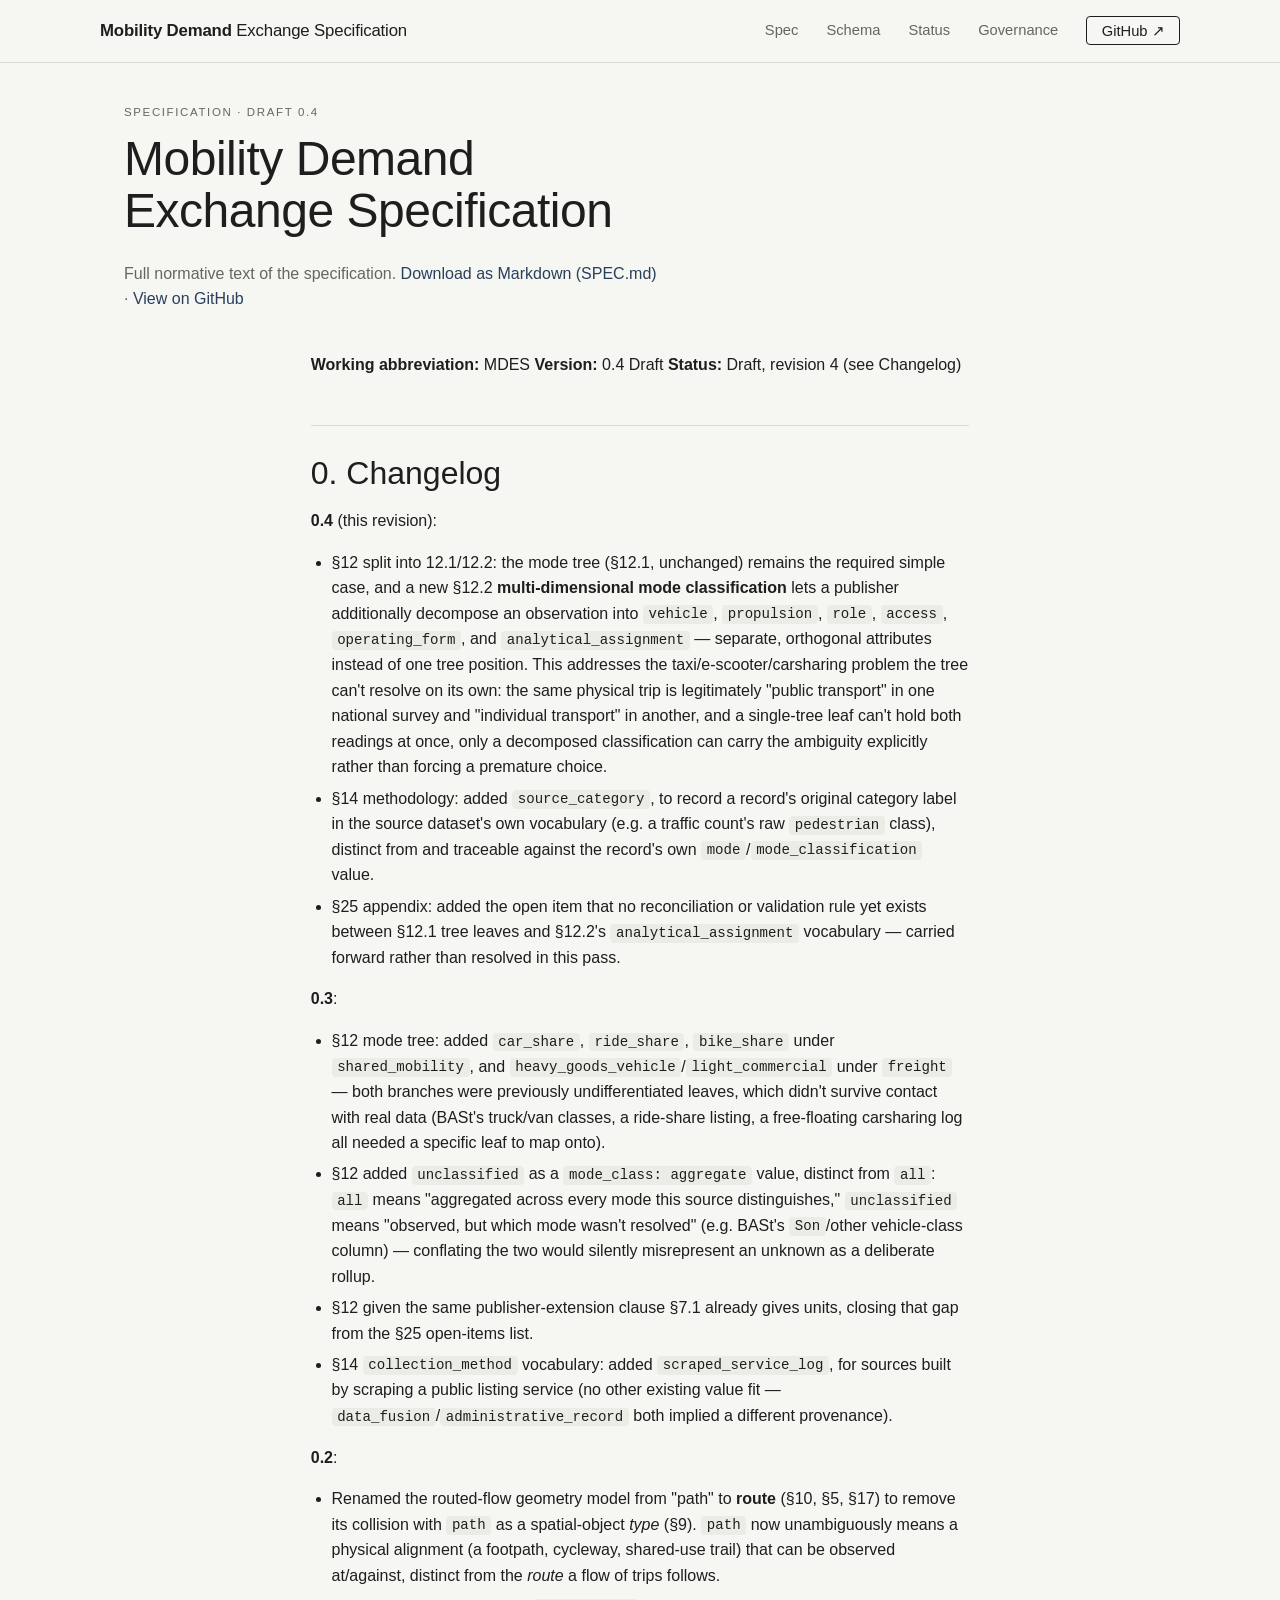
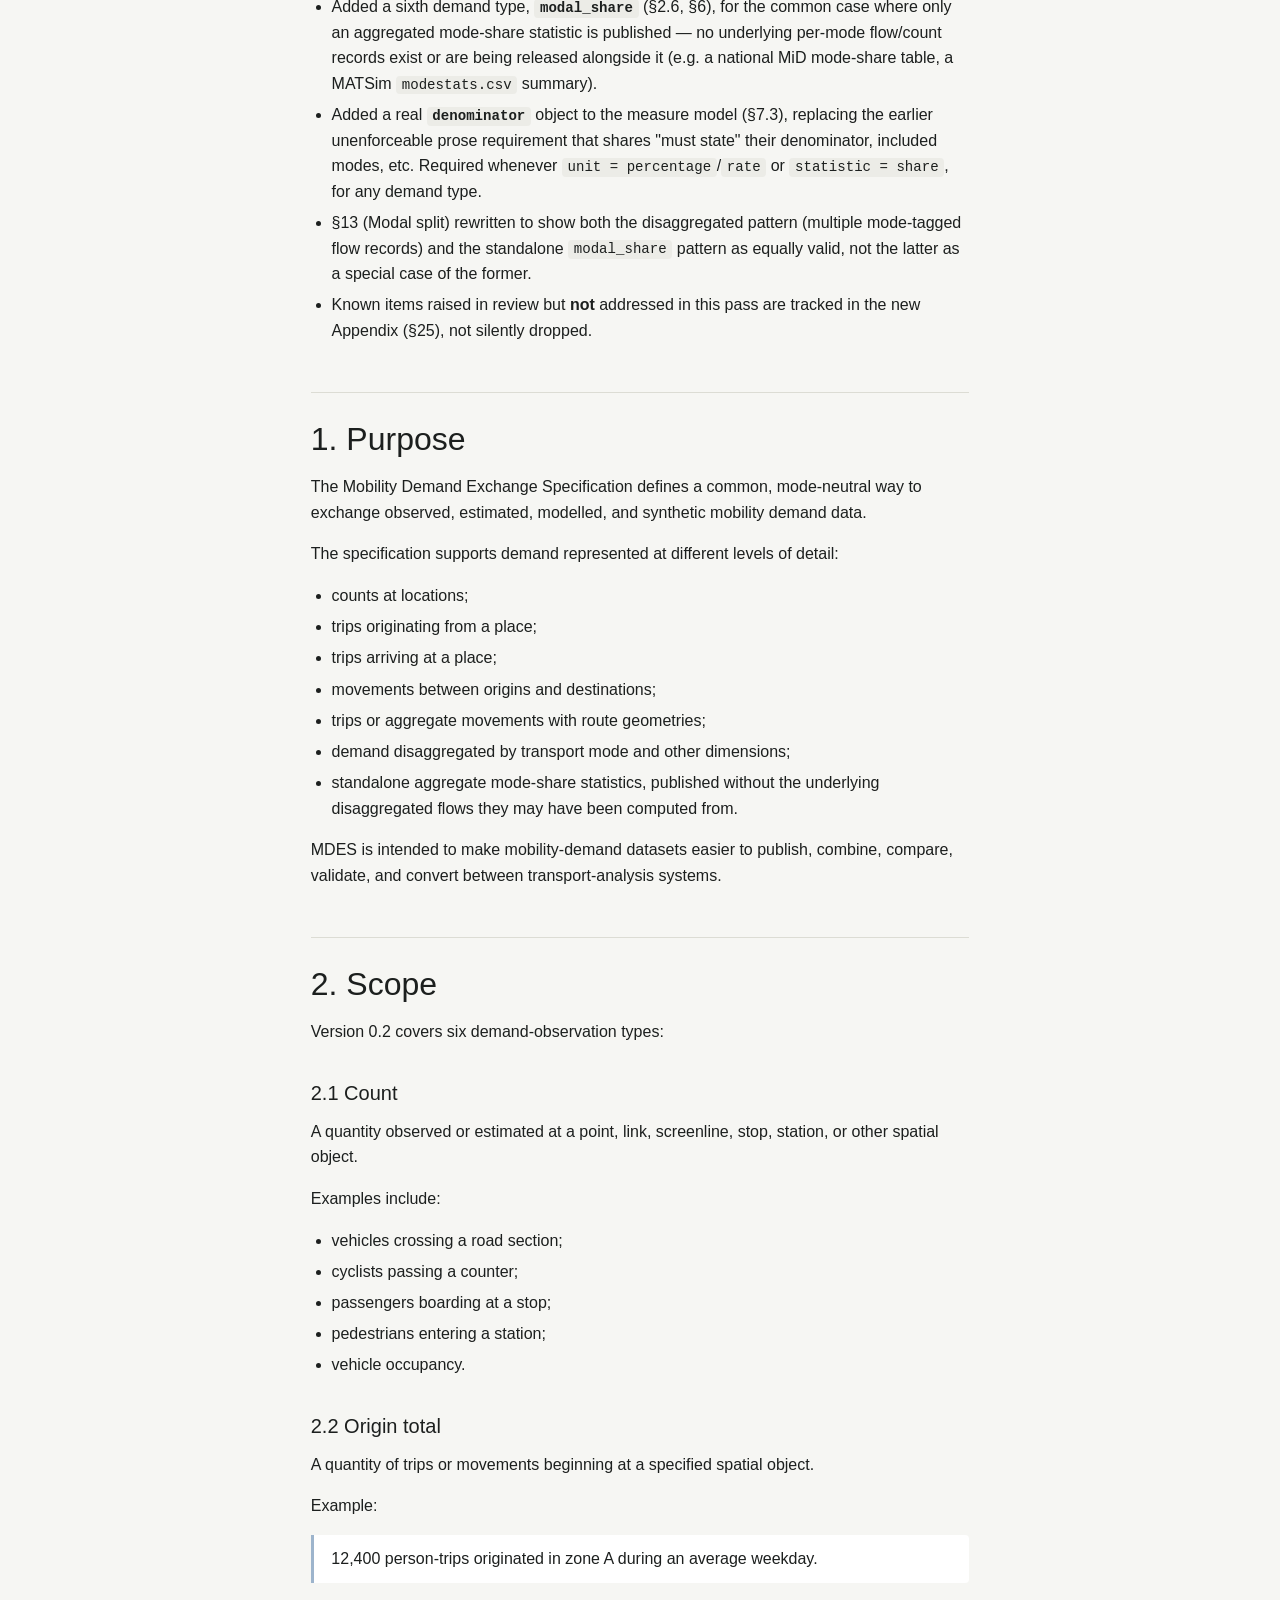
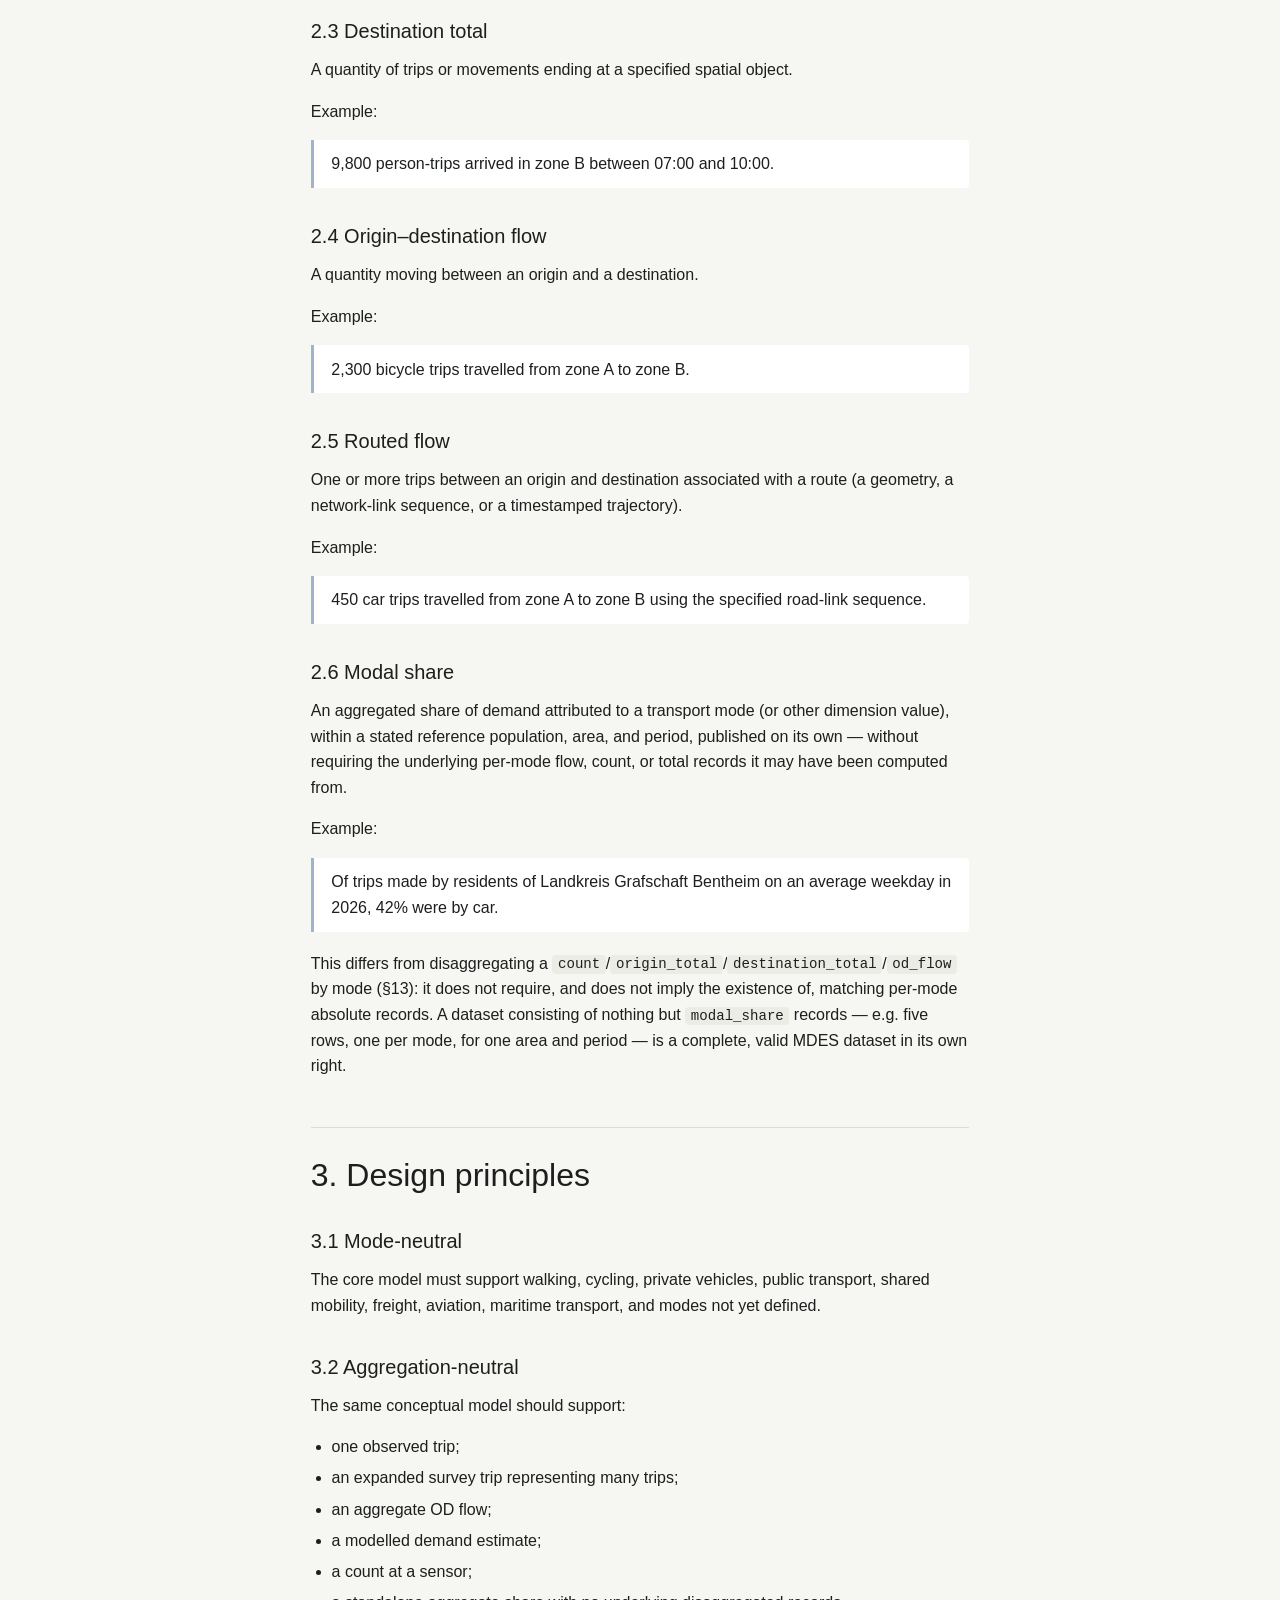
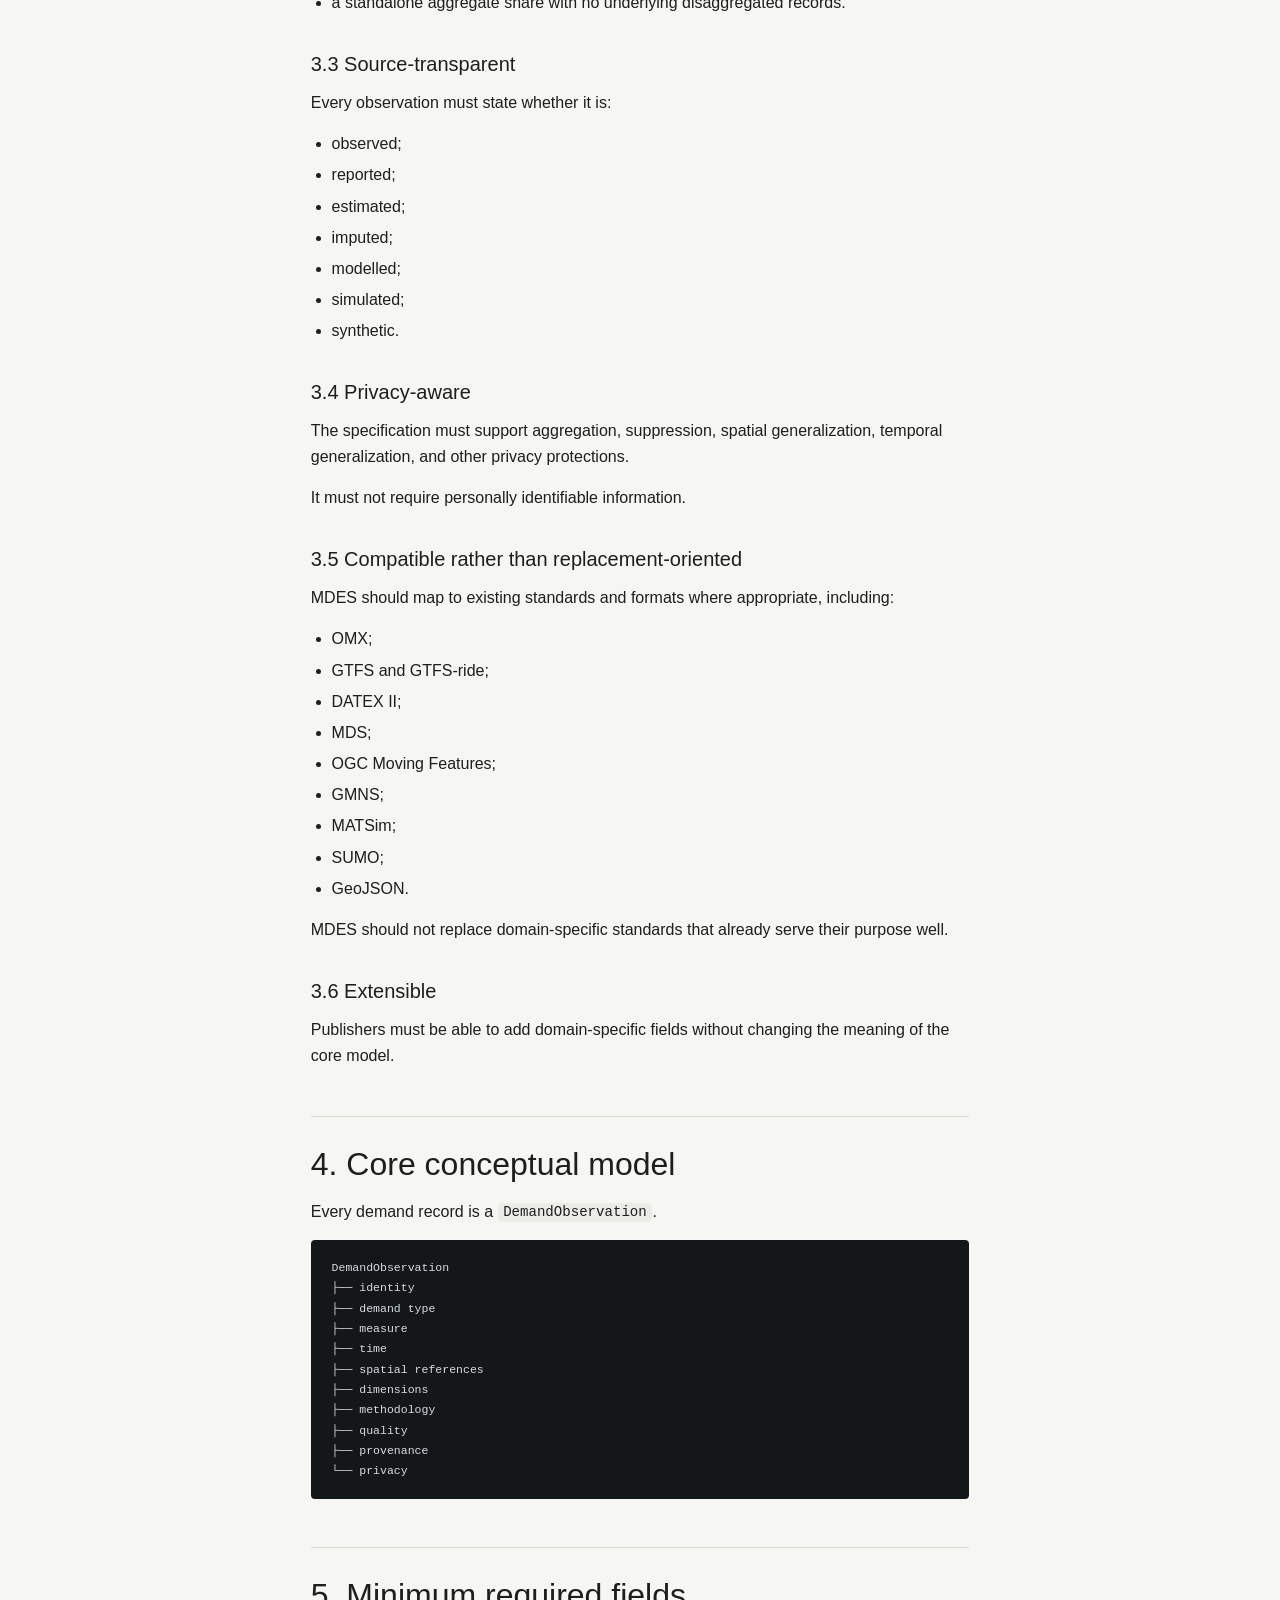
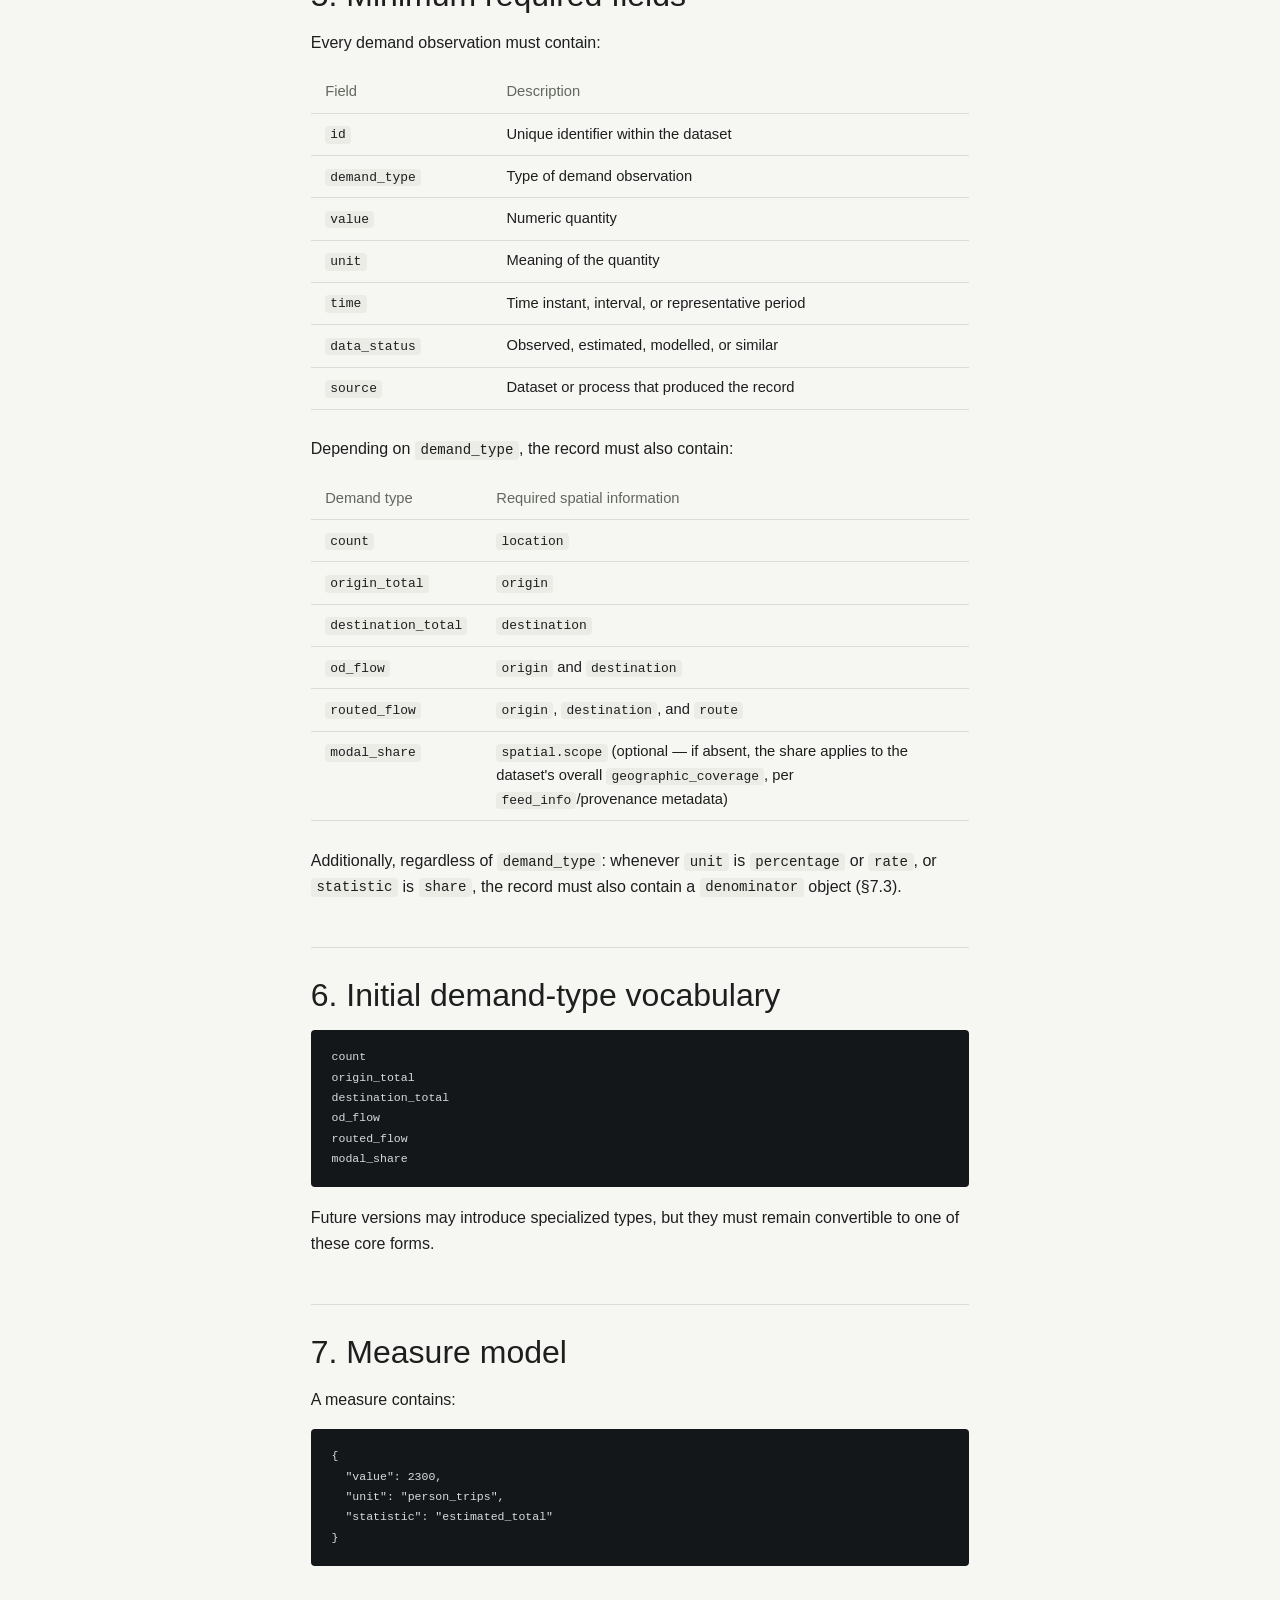
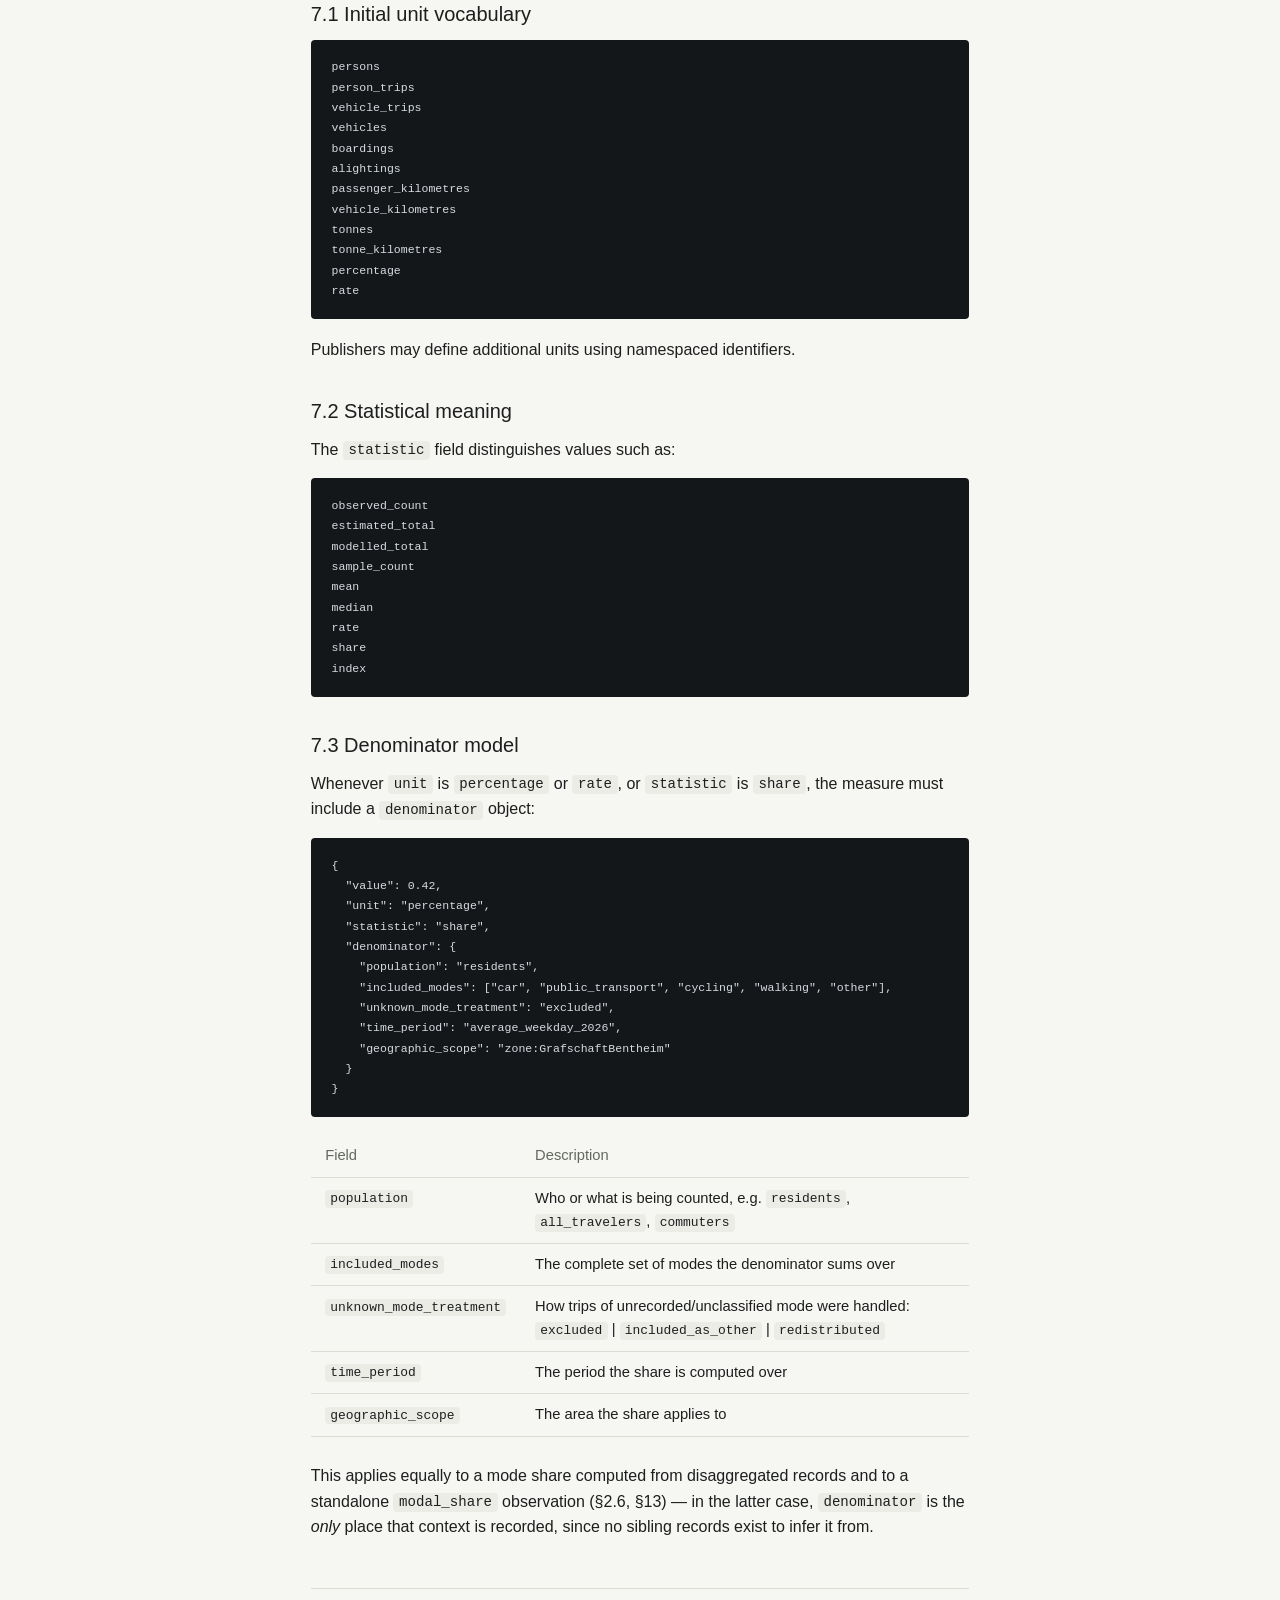
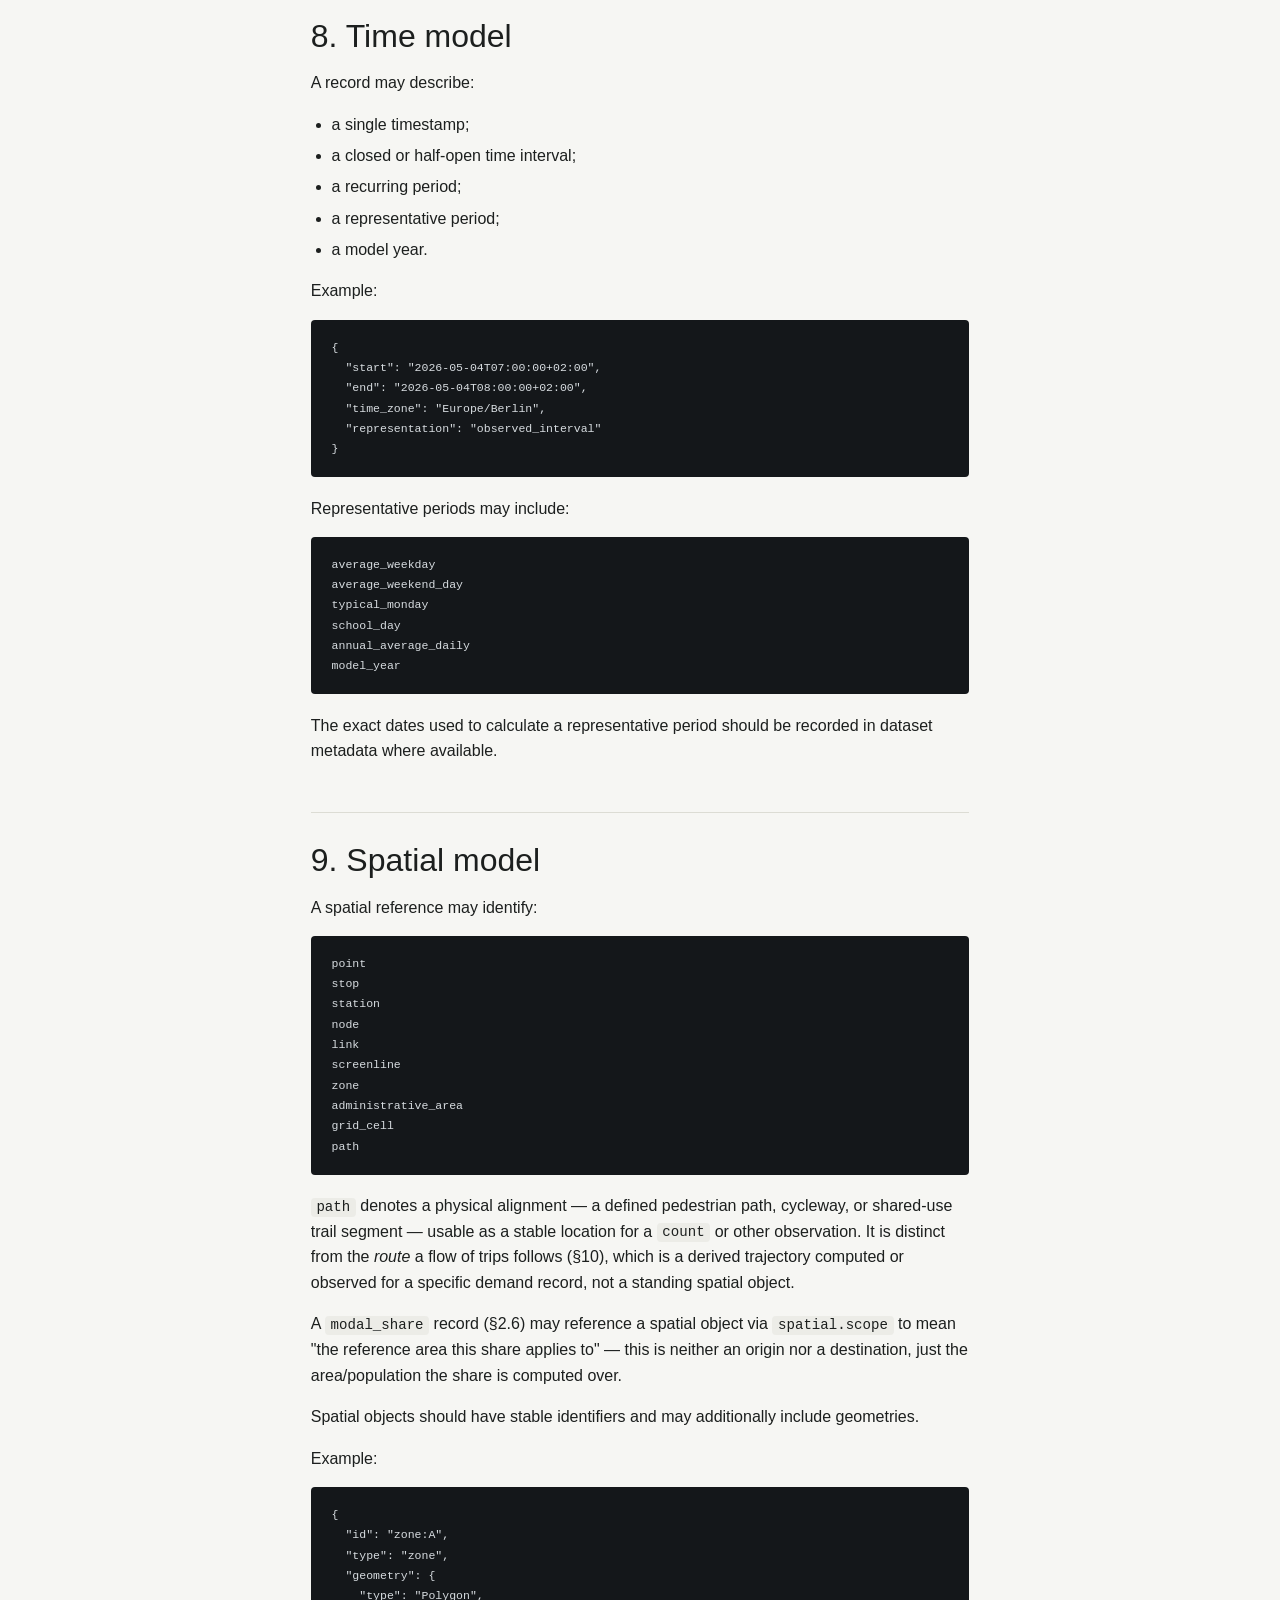
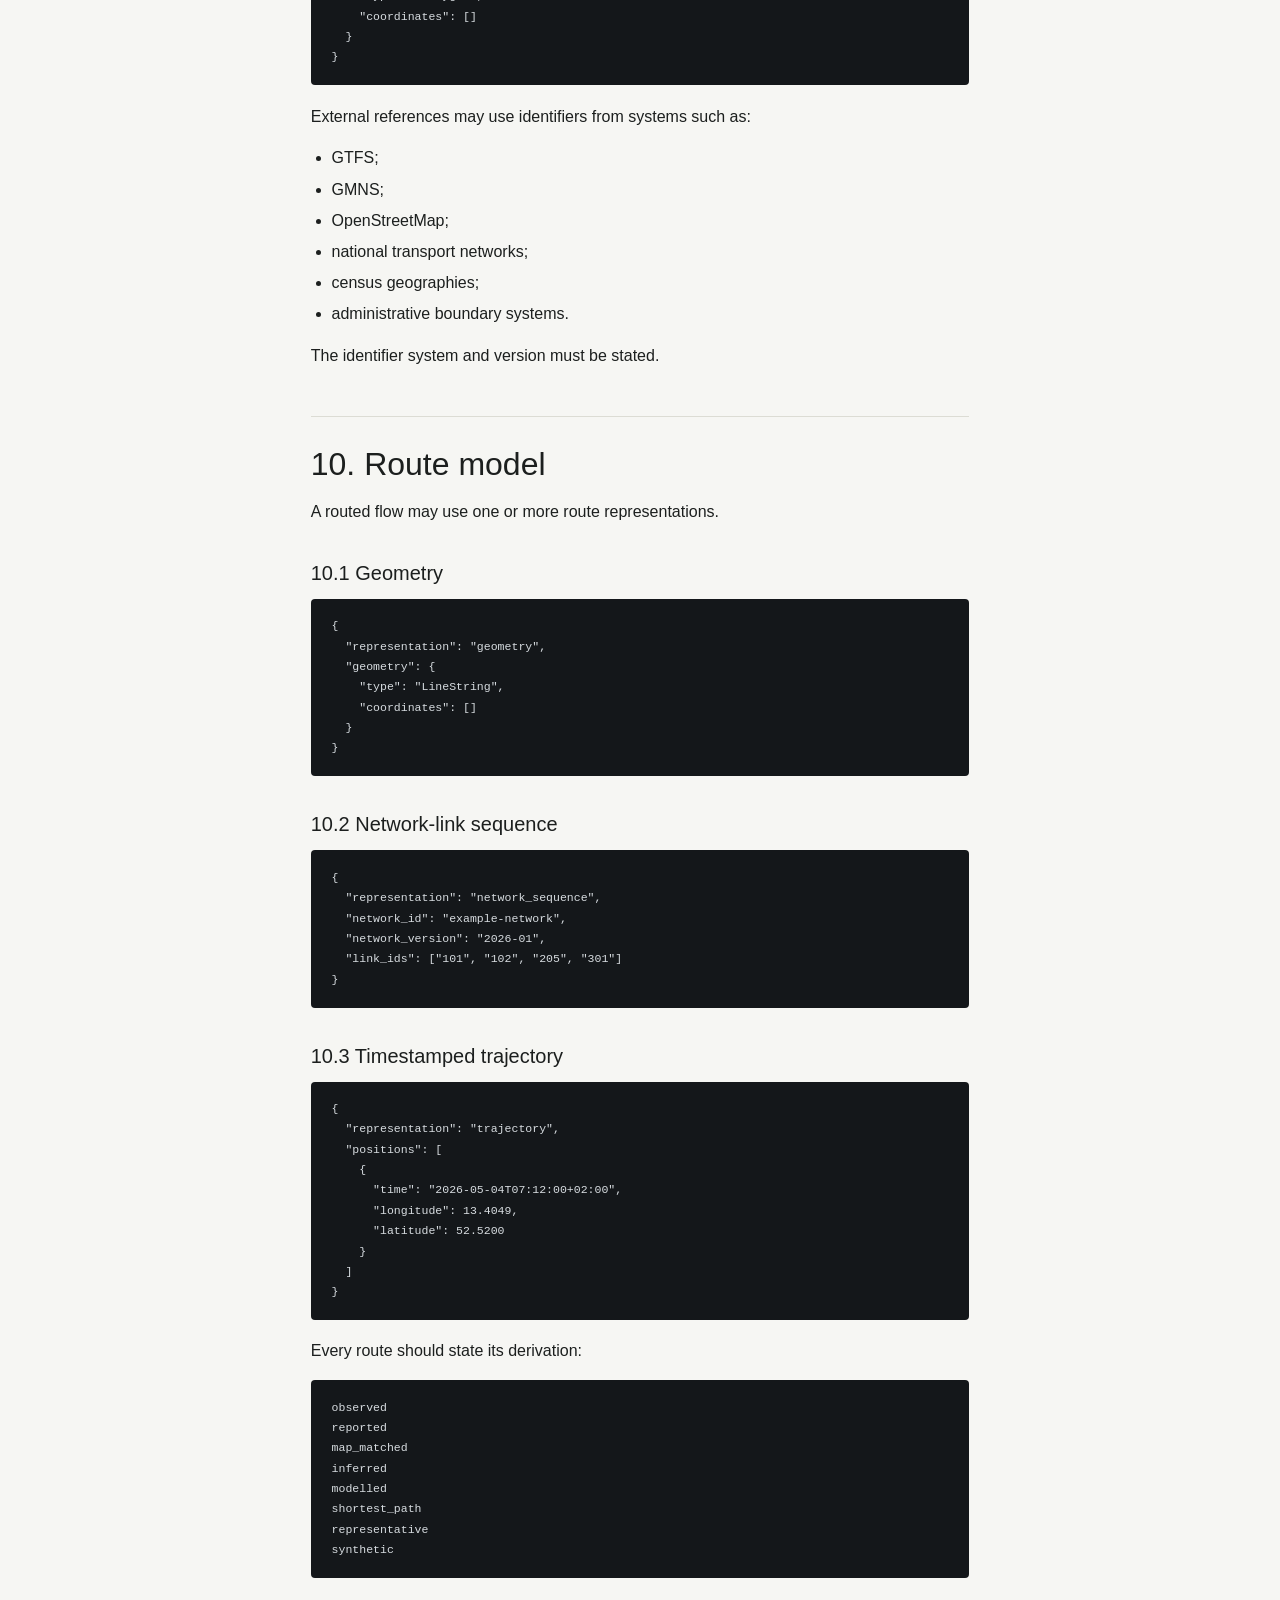
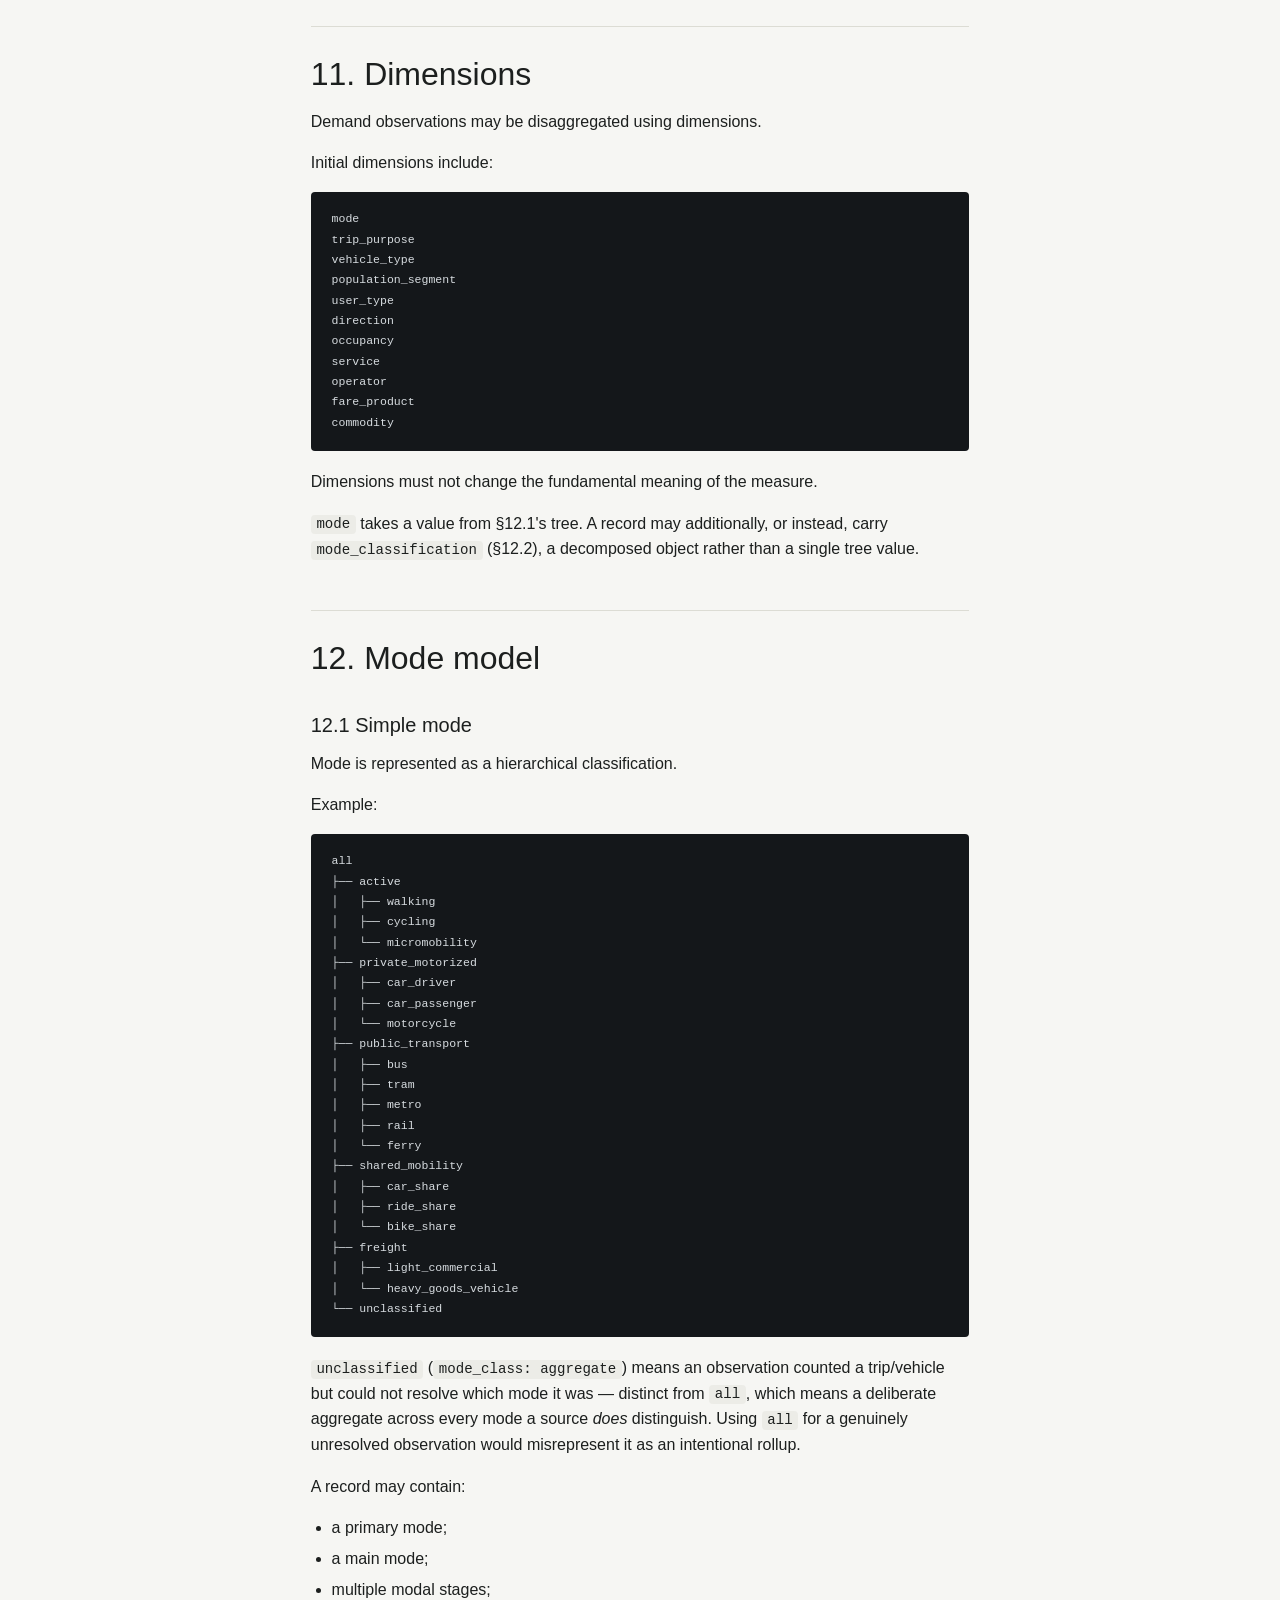
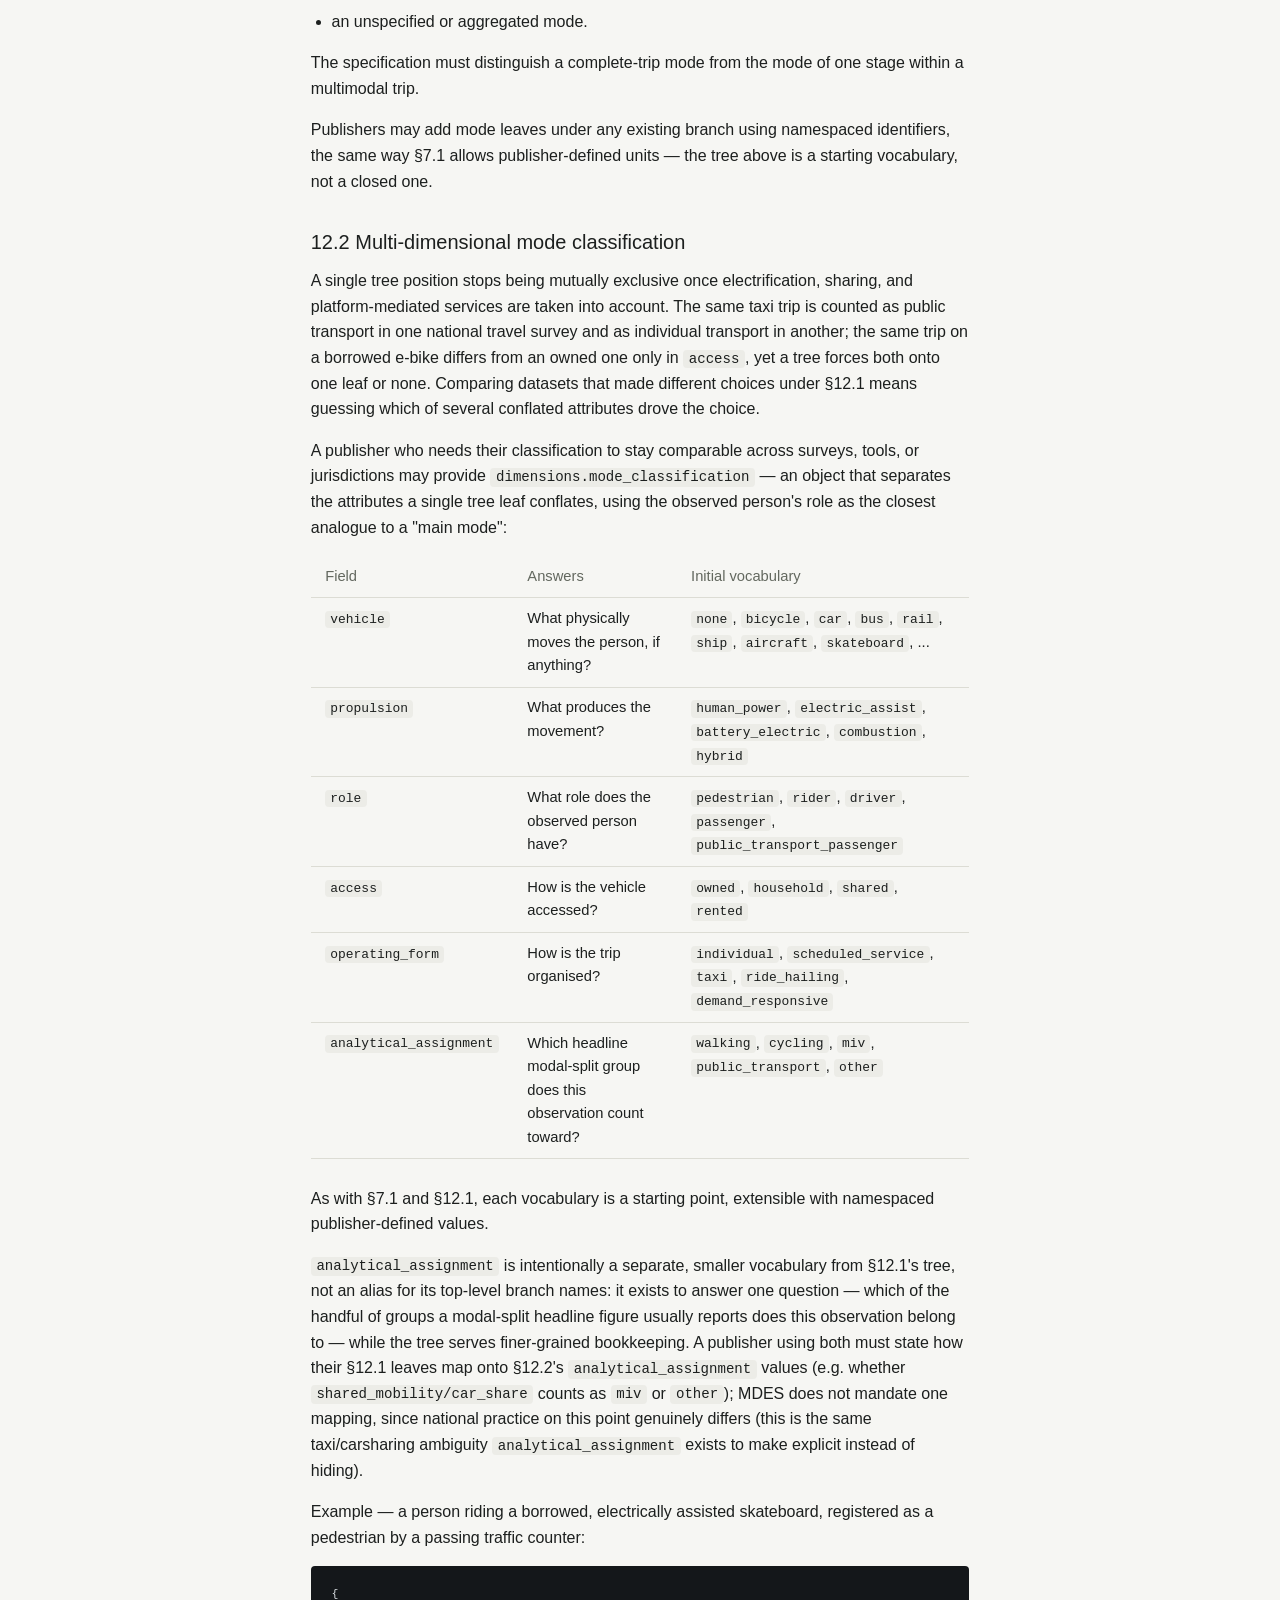
==== commit bebb065b: "Add multi-dimensional mode classification (§12.2) Introduces the six-dimension mode model from the "" ====
--- a/spec.html
+++ b/spec.html
@@ -3,7 +3,7 @@
 <head>
 <meta charset="utf-8">
 <meta name="viewport" content="width=device-width, initial-scale=1.0">
-<meta name="description" content="Full text of the Mobility Demand Exchange Specification (MDES), version 0.3 draft.">
+<meta name="description" content="Full text of the Mobility Demand Exchange Specification (MDES), version 0.4 draft.">
 <title>Specification — Mobility Demand Exchange Specification</title>
 <link rel="stylesheet" href="style.css">
 </head>
@@ -29,7 +29,7 @@
   <section class="spec-page">
     <div class="wrap">
       <div class="section-head">
-        <p class="eyebrow">Specification &middot; Draft 0.3</p>
+        <p class="eyebrow">Specification &middot; Draft 0.4</p>
         <h1>Mobility Demand Exchange Specification</h1>
         <p class="muted">Full normative text of the specification.
           <a href="SPEC.md" download>Download as Markdown (SPEC.md)</a> &middot;
@@ -37,16 +37,22 @@
         </p>
       </div>
       <div class="spec-doc">
-<p><strong>Working abbreviation:</strong> MDES <strong>Version:</strong> 0.3 Draft <strong>Status:</strong> Draft, revision 3 (see Changelog)</p>
+<p><strong>Working abbreviation:</strong> MDES <strong>Version:</strong> 0.4 Draft <strong>Status:</strong> Draft, revision 4 (see Changelog)</p>
 <h2 id="0-changelog">0. Changelog</h2>
-<p><strong>0.3</strong> (this revision):</p>
+<p><strong>0.4</strong> (this revision):</p>
+<ul>
+<li>§12 split into 12.1/12.2: the mode tree (§12.1, unchanged) remains the required simple case, and a new §12.2 <strong>multi-dimensional mode classification</strong> lets a publisher additionally decompose an observation into <code>vehicle</code>, <code>propulsion</code>, <code>role</code>, <code>access</code>, <code>operating_form</code>, and <code>analytical_assignment</code> — separate, orthogonal attributes instead of one tree position. This addresses the taxi/e-scooter/carsharing problem the tree can't resolve on its own: the same physical trip is legitimately "public transport" in one national survey and "individual transport" in another, and a single-tree leaf can't hold both readings at once, only a decomposed classification can carry the ambiguity explicitly rather than forcing a premature choice.</li>
+<li>§14 methodology: added <code>source_category</code>, to record a record's original category label in the source dataset's own vocabulary (e.g. a traffic count's raw <code>pedestrian</code> class), distinct from and traceable against the record's own <code>mode</code>/<code>mode_classification</code> value.</li>
+<li>§25 appendix: added the open item that no reconciliation or validation rule yet exists between §12.1 tree leaves and §12.2's <code>analytical_assignment</code> vocabulary — carried forward rather than resolved in this pass.</li>
+</ul>
+<p><strong>0.3</strong>:</p>
 <ul>
 <li>§12 mode tree: added <code>car_share</code>, <code>ride_share</code>, <code>bike_share</code> under <code>shared_mobility</code>, and <code>heavy_goods_vehicle</code>/<code>light_commercial</code> under <code>freight</code> — both branches were previously undifferentiated leaves, which didn't survive contact with real data (BASt's truck/van classes, a ride-share listing, a free-floating carsharing log all needed a specific leaf to map onto).</li>
 <li>§12 added <code>unclassified</code> as a <code>mode_class: aggregate</code> value, distinct from <code>all</code>: <code>all</code> means "aggregated across every mode this source distinguishes," <code>unclassified</code> means "observed, but which mode wasn't resolved" (e.g. BASt's <code>Son</code>/other vehicle-class column) — conflating the two would silently misrepresent an unknown as a deliberate rollup.</li>
 <li>§12 given the same publisher-extension clause §7.1 already gives units, closing that gap from the §25 open-items list.</li>
 <li>§14 <code>collection_method</code> vocabulary: added <code>scraped_service_log</code>, for sources built by scraping a public listing service (no other existing value fit — <code>data_fusion</code>/<code>administrative_record</code> both implied a different provenance).</li>
 </ul>
-<p><strong>0.2</strong> (previous revision):</p>
+<p><strong>0.2</strong>:</p>
 <ul>
 <li>Renamed the routed-flow geometry model from "path" to <strong>route</strong> (§10, §5, §17) to remove its collision with <code>path</code> as a spatial-object <em>type</em> (§9). <code>path</code> now unambiguously means a physical alignment (a footpath, cycleway, shared-use trail) that can be observed at/against, distinct from the <em>route</em> a flow of trips follows.</li>
 <li>Added a sixth demand type, <strong><code>modal_share</code></strong> (§2.6, §6), for the common case where only an aggregated mode-share statistic is published — no underlying per-mode flow/count records exist or are being released alongside it (e.g. a national MiD mode-share table, a MATSim <code>modestats.csv</code> summary).</li>
@@ -437,7 +443,9 @@
 fare_product
 commodity</code></pre>
 <p>Dimensions must not change the fundamental meaning of the measure.</p>
+<p><code>mode</code> takes a value from §12.1's tree. A record may additionally, or instead, carry <code>mode_classification</code> (§12.2), a decomposed object rather than a single tree value.</p>
 <h2 id="12-mode-model">12. Mode model</h2>
+<h3 id="121-simple-mode">12.1 Simple mode</h3>
 <p>Mode is represented as a hierarchical classification.</p>
 <p>Example:</p>
 <pre class="text"><code>all
@@ -473,6 +481,69 @@
 </ul>
 <p>The specification must distinguish a complete-trip mode from the mode of one stage within a multimodal trip.</p>
 <p>Publishers may add mode leaves under any existing branch using namespaced identifiers, the same way §7.1 allows publisher-defined units — the tree above is a starting vocabulary, not a closed one.</p>
+<h3 id="122-multi-dimensional-mode-classification">12.2 Multi-dimensional mode classification</h3>
+<p>A single tree position stops being mutually exclusive once electrification, sharing, and platform-mediated services are taken into account. The same taxi trip is counted as public transport in one national travel survey and as individual transport in another; the same trip on a borrowed e-bike differs from an owned one only in <code>access</code>, yet a tree forces both onto one leaf or none. Comparing datasets that made different choices under §12.1 means guessing which of several conflated attributes drove the choice.</p>
+<p>A publisher who needs their classification to stay comparable across surveys, tools, or jurisdictions may provide <code>dimensions.mode_classification</code> — an object that separates the attributes a single tree leaf conflates, using the observed person's role as the closest analogue to a "main mode":</p>
+<table>
+<thead>
+<tr class="header">
+<th>Field</th>
+<th>Answers</th>
+<th>Initial vocabulary</th>
+</tr>
+</thead>
+<tbody>
+<tr class="odd">
+<td><code>vehicle</code></td>
+<td>What physically moves the person, if anything?</td>
+<td><code>none</code>, <code>bicycle</code>, <code>car</code>, <code>bus</code>, <code>rail</code>, <code>ship</code>, <code>aircraft</code>, <code>skateboard</code>, ...</td>
+</tr>
+<tr class="even">
+<td><code>propulsion</code></td>
+<td>What produces the movement?</td>
+<td><code>human_power</code>, <code>electric_assist</code>, <code>battery_electric</code>, <code>combustion</code>, <code>hybrid</code></td>
+</tr>
+<tr class="odd">
+<td><code>role</code></td>
+<td>What role does the observed person have?</td>
+<td><code>pedestrian</code>, <code>rider</code>, <code>driver</code>, <code>passenger</code>, <code>public_transport_passenger</code></td>
+</tr>
+<tr class="even">
+<td><code>access</code></td>
+<td>How is the vehicle accessed?</td>
+<td><code>owned</code>, <code>household</code>, <code>shared</code>, <code>rented</code></td>
+</tr>
+<tr class="odd">
+<td><code>operating_form</code></td>
+<td>How is the trip organised?</td>
+<td><code>individual</code>, <code>scheduled_service</code>, <code>taxi</code>, <code>ride_hailing</code>, <code>demand_responsive</code></td>
+</tr>
+<tr class="even">
+<td><code>analytical_assignment</code></td>
+<td>Which headline modal-split group does this observation count toward?</td>
+<td><code>walking</code>, <code>cycling</code>, <code>miv</code>, <code>public_transport</code>, <code>other</code></td>
+</tr>
+</tbody>
+</table>
+<p>As with §7.1 and §12.1, each vocabulary is a starting point, extensible with namespaced publisher-defined values.</p>
+<p><code>analytical_assignment</code> is intentionally a separate, smaller vocabulary from §12.1's tree, not an alias for its top-level branch names: it exists to answer one question — which of the handful of groups a modal-split headline figure usually reports does this observation belong to — while the tree serves finer-grained bookkeeping. A publisher using both must state how their §12.1 leaves map onto §12.2's <code>analytical_assignment</code> values (e.g. whether <code>shared_mobility/car_share</code> counts as <code>miv</code> or <code>other</code>); MDES does not mandate one mapping, since national practice on this point genuinely differs (this is the same taxi/carsharing ambiguity <code>analytical_assignment</code> exists to make explicit instead of hiding).</p>
+<p>Example — a person riding a borrowed, electrically assisted skateboard, registered as a pedestrian by a passing traffic counter:</p>
+<pre class="json"><code>{
+  &quot;dimensions&quot;: {
+    &quot;mode_classification&quot;: {
+      &quot;role&quot;: &quot;rider&quot;,
+      &quot;vehicle&quot;: &quot;skateboard&quot;,
+      &quot;propulsion&quot;: &quot;electric_assist&quot;,
+      &quot;access&quot;: &quot;household&quot;,
+      &quot;operating_form&quot;: &quot;individual&quot;,
+      &quot;analytical_assignment&quot;: &quot;walking&quot;
+    }
+  },
+  &quot;methodology&quot;: {
+    &quot;source_category&quot;: &quot;pedestrian&quot;
+  }
+}</code></pre>
+<p><code>dimensions.mode</code> (§11, §12.1) and <code>dimensions.mode_classification</code> may be used independently or together. When both are present on the same record, <code>mode_classification.analytical_assignment</code> should be consistent with <code>mode</code>'s top-level branch, allowing for <code>analytical_assignment</code> splitting <code>active</code> into <code>walking</code>/<code>cycling</code> where the tree does not.</p>
 <h2 id="13-modal-split">13. Modal split</h2>
 <p>Modal split can be represented two ways, both first-class:</p>
 <p><strong>Disaggregated</strong> — demand observations of another type (<code>od_flow</code>, <code>origin_total</code>, <code>destination_total</code>, <code>count</code>), each carrying a <code>mode</code> dimension, from which shares can be computed by the consumer:</p>
@@ -524,7 +595,9 @@
 coverage
 missing_data_status
 quality_flag
-validation_method</code></pre>
+validation_method
+source_category</code></pre>
+<p><code>source_category</code> records the record's original category label in the source dataset's own vocabulary (e.g. a traffic count's raw <code>pedestrian</code> class) — kept distinct from, and traceable against, the record's own <code>mode</code>/<code>mode_classification</code> (§12) so a reclassification into MDES's vocabulary never silently discards what the source actually said.</p>
 <p>Initial <code>collection_method</code> values may include:</p>
 <pre class="text"><code>manual_count
 automatic_counter
@@ -761,7 +834,7 @@
 </ul>
 <p>Changes should be proposed through public issues and reviewed against real datasets.</p>
 <h2 id="24-definition-of-success">24. Definition of success</h2>
-<p>Version 0.3 succeeds when an implementer can use one model to publish and validate:</p>
+<p>Version 0.4 succeeds when an implementer can use one model to publish and validate:</p>
 <ul>
 <li>a traffic count;</li>
 <li>a trip-origin total;</li>
@@ -782,8 +855,10 @@
 <li><strong>Profile boundary for <code>routed_flow</code>.</strong> Unclear whether a tabular (Profile A) file may ever carry a <code>routed_flow</code> record (e.g. a link-id list in one column), or whether that's strictly Profile C's territory.</li>
 <li><strong>Missing validation rule.</strong> §22 doesn't flag a <code>mode</code> value outside the declared taxonomy, unlike its equivalent checks for <code>demand_type</code> and spatial/network identifiers.</li>
 <li><strong><code>schema_version</code> placement.</strong> Present in the worked examples (§17, §18) but not listed in §5's normative minimum-fields table.</li>
-</ul>
-<p>Resolved in v0.3: mode taxonomy extensibility (§12 now has the same namespaced-extension clause as §7.1's units).</p>
+<li><strong>No §12.1/§12.2 reconciliation rule.</strong> §12.2 requires a stated mapping from §12.1 tree leaves to <code>analytical_assignment</code> values but doesn't define its shape, and §22 has no validation rule catching a record where <code>mode</code> and <code>mode_classification.analytical_assignment</code> disagree.</li>
+</ul>
+<p>Resolved in v0.3: mode taxonomy extensibility (§12.1 now has the same namespaced-extension clause as §7.1's units).</p>
+<p>Resolved in v0.4: multi-dimensional mode classification (§12.2), addressing the taxi/carsharing/e-scooter cross-survey ambiguity previously left to §12.1's single tree.</p>
       </div>
     </div>
   </section>
